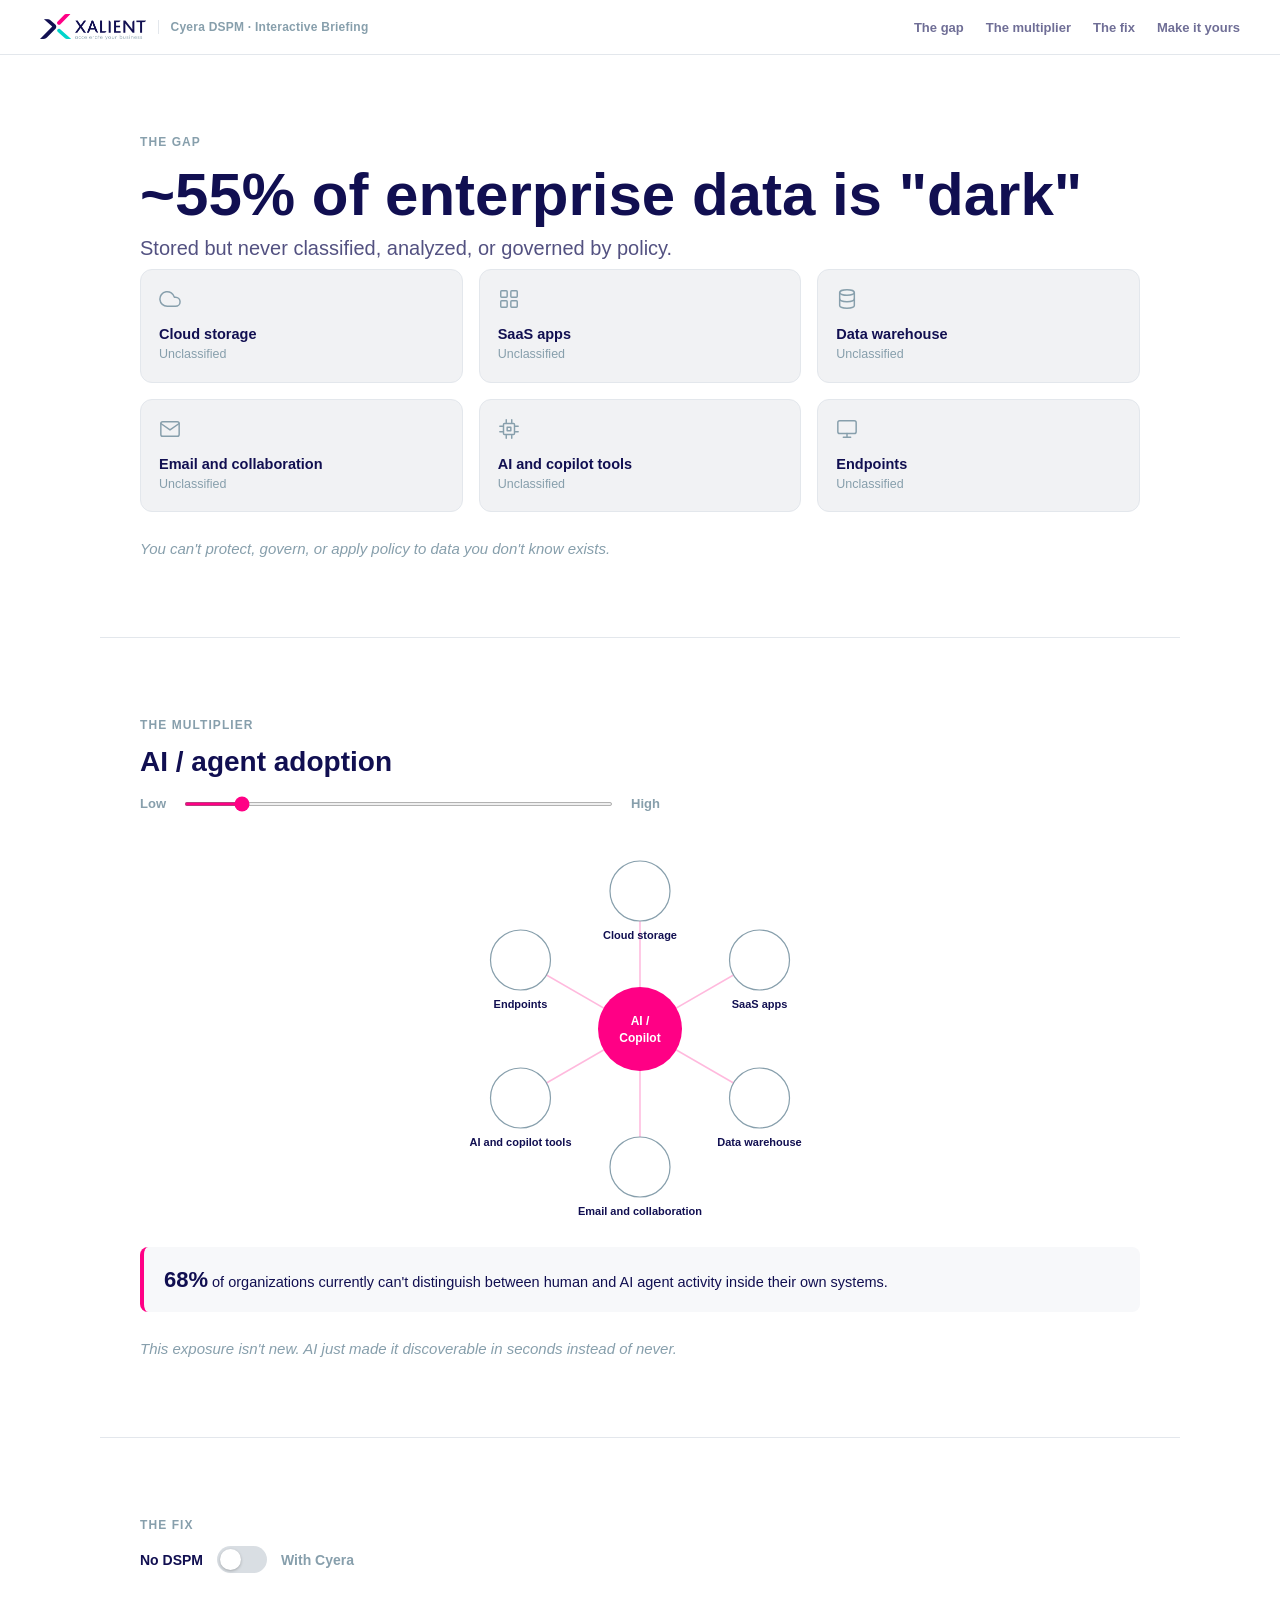
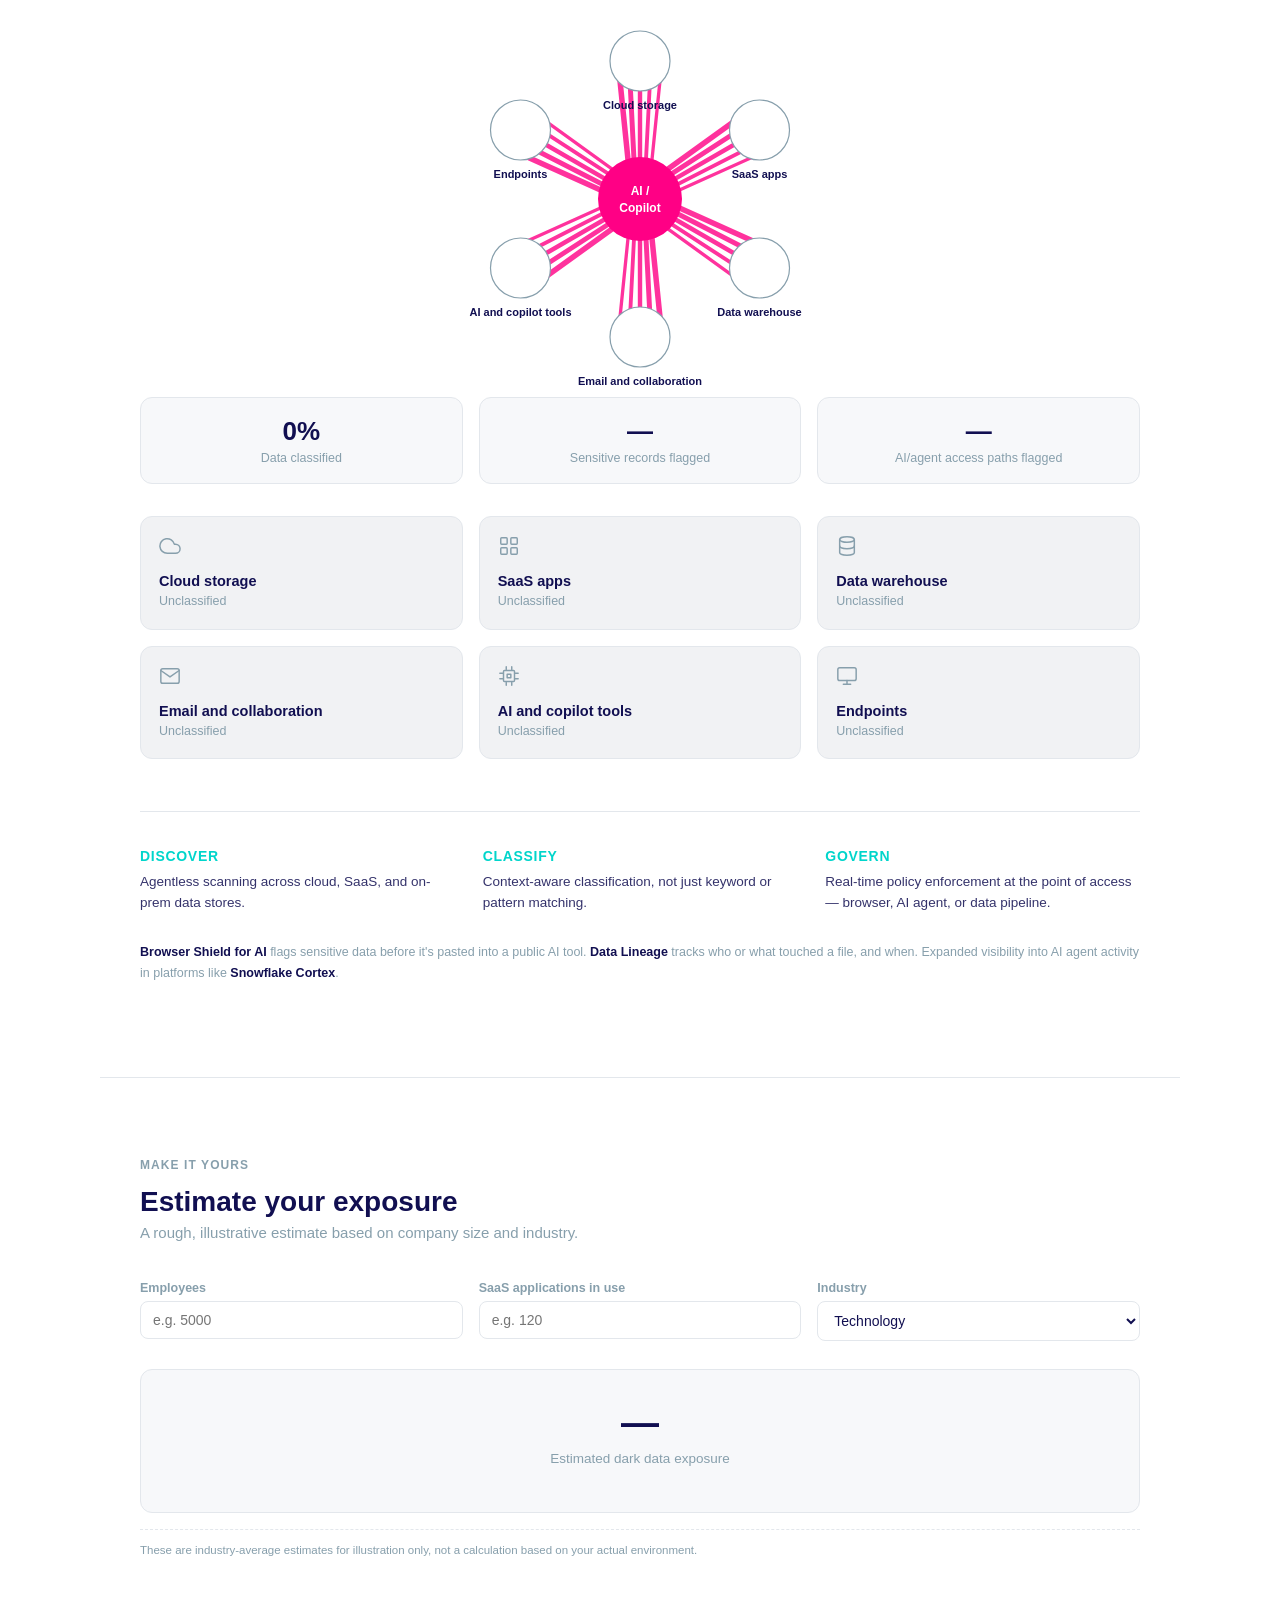
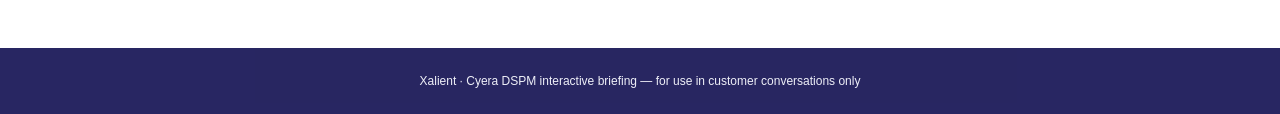
==== index.html @ 670d1c81 "Add files via upload" ====
<!DOCTYPE html>
<html lang="en">
<head>
<meta charset="UTF-8">
<meta name="viewport" content="width=device-width, initial-scale=1.0">
<title>Cyera DSPM — Interactive Briefing | Xalient</title>
<meta name="description" content="Interactive briefing on data security posture management and AI agent risk.">
<style>
  :root{
    --navy:#110F51;
    --pink:#FF0085;
    --teal:#00D5CB;
    --gray-blue:#879FAC;
    --bg:#FFFFFF;
    --bg-soft:#F7F8FA;
    --border:#E3E7EC;
    --risk-high:#D64545;
    --risk-medium:#E8A33D;
    --risk-low:#2E9E5B;
  }

  *{box-sizing:border-box;}
  html{scroll-behavior:smooth;}
  body{
    margin:0;
    font-family:-apple-system,BlinkMacSystemFont,"Segoe UI",Roboto,Helvetica,Arial,sans-serif;
    color:var(--navy);
    background:var(--bg);
    -webkit-font-smoothing:antialiased;
  }

  header.site-header{
    position:sticky;
    top:0;
    z-index:50;
    display:flex;
    align-items:center;
    justify-content:space-between;
    padding:14px 40px;
    background:rgba(255,255,255,0.92);
    backdrop-filter:blur(6px);
    border-bottom:1px solid var(--border);
  }
  header.site-header .brand{display:flex;align-items:center;gap:12px;}
  header.site-header img.logo{height:26px;display:block;}
  header.site-header .brand-sub{font-size:12px;color:var(--gray-blue);font-weight:600;letter-spacing:.02em;border-left:1px solid var(--border);padding-left:12px;}
  nav.top-nav{display:flex;gap:22px;}
  nav.top-nav a{color:var(--navy);text-decoration:none;font-size:13px;font-weight:600;opacity:.6;transition:opacity .2s;}
  nav.top-nav a:hover{opacity:1;}

  .section{
    padding:80px 40px;
    max-width:1080px;
    margin:0 auto;
    opacity:0;
    transform:translateY(18px);
    transition:opacity .7s ease, transform .7s ease;
  }
  .section.in-view{opacity:1;transform:translateY(0);}
  .section + .section{border-top:1px solid var(--border);}

  .eyebrow{
    color:var(--gray-blue);
    text-transform:uppercase;
    letter-spacing:.09em;
    font-size:12px;
    font-weight:700;
    margin:0 0 14px;
  }

  h1,h2,h3{margin:0;}

  .stat-headline{font-size:60px;font-weight:800;line-height:1.08;color:var(--navy);margin-bottom:10px;}
  .stat-headline .stat-detail{display:block;font-size:20px;font-weight:500;color:var(--navy);opacity:.72;margin-top:10px;}
  .stat-sub{color:var(--gray-blue);font-size:15px;margin:0 0 40px;}

  .card-grid{display:grid;grid-template-columns:repeat(3,1fr);gap:16px;margin-bottom:28px;}
  .repo-card{
    border:1px solid var(--border);
    border-radius:12px;
    padding:18px;
    background:#F1F2F4;
    transition:background .45s ease, border-color .45s ease;
  }
  .repo-card-top{display:flex;align-items:flex-start;justify-content:space-between;}
  .repo-icon svg{width:22px;height:22px;color:var(--gray-blue);transition:color .45s ease;}
  .repo-label{font-weight:700;font-size:14.5px;color:var(--navy);margin-top:12px;}
  .repo-status{font-size:12.5px;color:var(--gray-blue);margin-top:4px;line-height:1.4;transition:color .45s ease;}

  .risk-badge{font-size:10.5px;font-weight:700;padding:3px 9px;border-radius:20px;visibility:hidden;white-space:nowrap;}
  .repo-card.risk-high{background:rgba(214,69,69,.07);border-color:rgba(214,69,69,.32);}
  .repo-card.risk-high .repo-icon svg{color:var(--risk-high);}
  .repo-card.risk-high .repo-status{color:#B23A3A;}
  .repo-card.risk-high .risk-badge{visibility:visible;background:var(--risk-high);color:#fff;}

  .repo-card.risk-medium{background:rgba(232,163,61,.09);border-color:rgba(232,163,61,.4);}
  .repo-card.risk-medium .repo-icon svg{color:#B9821F;}
  .repo-card.risk-medium .repo-status{color:#9C6B18;}
  .repo-card.risk-medium .risk-badge{visibility:visible;background:var(--risk-medium);color:#3A2A05;}

  .repo-card.risk-low{background:rgba(46,158,91,.08);border-color:rgba(46,158,91,.35);}
  .repo-card.risk-low .repo-icon svg{color:var(--risk-low);}
  .repo-card.risk-low .repo-status{color:var(--risk-low);}
  .repo-card.risk-low .risk-badge{visibility:visible;background:var(--risk-low);color:#fff;}

  .supporting-line{color:var(--gray-blue);font-size:15px;font-style:italic;margin:0;}

  /* Section 2 */
  .slider-row{display:flex;align-items:center;gap:16px;margin:8px 0 4px;max-width:520px;}
  .slider-row span{font-size:13px;font-weight:700;color:var(--gray-blue);}
  input[type=range]{flex:1;accent-color:var(--pink);height:4px;}

  .fan-wrap{width:100%;display:flex;justify-content:center;margin:28px 0 8px;}
  .fan-wrap svg{width:100%;max-width:640px;height:auto;}
  .fan-node-label{font-size:11px;fill:var(--navy);font-weight:600;}
  .fan-node-sub{font-size:9.5px;fill:var(--gray-blue);}
  .fan-center-label{font-size:12px;fill:#fff;font-weight:700;}

  .stat-callout{
    background:var(--bg-soft);
    border-left:4px solid var(--pink);
    padding:16px 20px;
    border-radius:8px;
    margin:28px 0;
    font-size:14.5px;
    color:var(--navy);
    line-height:1.5;
  }
  .stat-callout strong{font-size:22px;display:inline-block;margin-right:4px;}

  /* Section 3 */
  .toggle-row{display:flex;align-items:center;gap:14px;margin-bottom:36px;}
  .toggle-label{font-size:14px;color:var(--gray-blue);font-weight:700;transition:color .3s;}
  .toggle-label.active{color:var(--navy);}
  .toggle-switch{width:50px;height:27px;border-radius:20px;background:#D9DEE3;border:none;position:relative;cursor:pointer;transition:background .3s;padding:0;flex:none;}
  .toggle-switch .toggle-knob{position:absolute;top:3px;left:3px;width:21px;height:21px;border-radius:50%;background:#fff;box-shadow:0 1px 3px rgba(0,0,0,.25);transition:transform .3s;}
  .toggle-switch.on{background:var(--teal);}
  .toggle-switch.on .toggle-knob{transform:translateX(23px);}

  .stats-row{display:grid;grid-template-columns:repeat(3,1fr);gap:16px;margin:8px 0 32px;}
  .stat-tile{background:var(--bg-soft);border:1px solid var(--border);border-radius:12px;padding:18px;text-align:center;}
  .stat-value{font-size:26px;font-weight:800;color:var(--navy);}
  .stat-caption{font-size:12.5px;color:var(--gray-blue);margin-top:4px;}

  .dcg-strip{display:grid;grid-template-columns:repeat(3,1fr);gap:28px;margin-top:52px;padding-top:36px;border-top:1px solid var(--border);}
  .dcg-step h3{color:var(--teal);font-size:14px;text-transform:uppercase;letter-spacing:.05em;margin-bottom:8px;}
  .dcg-step p{color:var(--navy);font-size:13.5px;line-height:1.55;opacity:.85;margin:0;}

  .proof-points{margin-top:28px;font-size:12.5px;color:var(--gray-blue);line-height:1.7;}
  .proof-points strong{color:var(--navy);}

  /* Section 4 */
  .form-row{display:grid;grid-template-columns:repeat(3,1fr);gap:16px;margin:28px 0;}
  .form-row label{display:flex;flex-direction:column;gap:6px;font-size:12.5px;color:var(--gray-blue);font-weight:700;}
  .form-row input,.form-row select{
    padding:10px 12px;border:1px solid var(--border);border-radius:8px;
    font-size:14px;color:var(--navy);background:#fff;font-family:inherit;
  }
  .form-row input:focus,.form-row select:focus{outline:2px solid var(--teal);outline-offset:1px;}

  .estimate-output{background:var(--bg-soft);border:1px solid var(--border);border-radius:12px;padding:32px;text-align:center;margin:8px 0 16px;}
  .estimate-value{font-size:38px;font-weight:800;color:var(--navy);}
  .estimate-caption{color:var(--gray-blue);font-size:13.5px;margin-top:6px;}
  .estimate-detail{color:var(--gray-blue);font-size:12.5px;margin-top:14px;}

  .disclaimer{font-size:11.5px;color:var(--gray-blue);border-top:1px dashed var(--border);padding-top:14px;margin-top:4px;}

  footer{background:var(--navy);color:#EDEEF7;text-align:center;padding:26px 40px;font-size:12px;opacity:.9;}

  @media (max-width:900px){
    .card-grid,.form-row,.stats-row{grid-template-columns:repeat(2,1fr);}
    .dcg-strip{grid-template-columns:1fr;gap:24px;}
    .stat-headline{font-size:44px;}
  }
  @media (max-width:560px){
    .card-grid,.form-row,.stats-row{grid-template-columns:1fr;}
    nav.top-nav{display:none;}
  }
</style>
</head>
<body>

<header class="site-header">
  <div class="brand">
    <img src="Xalient%20Logo.png" alt="Xalient" class="logo">
    <span class="brand-sub">Cyera DSPM · Interactive Briefing</span>
  </div>
  <nav class="top-nav">
    <a href="#gap">The gap</a>
    <a href="#multiplier">The multiplier</a>
    <a href="#fix">The fix</a>
    <a href="#tailor">Make it yours</a>
  </nav>
</header>

<!-- Section 1: The gap -->
<section id="gap" class="section">
  <p class="eyebrow">The gap</p>
  <h1 class="stat-headline">~55% of enterprise data is "dark"<span class="stat-detail">Stored but never classified, analyzed, or governed by policy.</span></h1>
  <div class="card-grid" id="grid-1"></div>
  <p class="supporting-line">You can't protect, govern, or apply policy to data you don't know exists.</p>
</section>

<!-- Section 2: The multiplier -->
<section id="multiplier" class="section">
  <p class="eyebrow">The multiplier</p>
  <h2 style="font-size:28px;margin-bottom:18px;">AI / agent adoption</h2>
  <div class="slider-row">
    <span>Low</span>
    <input type="range" id="adoption-slider" min="0" max="100" value="12">
    <span>High</span>
  </div>
  <div class="fan-wrap">
    <svg id="fan-svg-2" viewBox="0 0 640 380" aria-label="AI agent access diagram"></svg>
  </div>
  <div class="stat-callout">
    <strong>68%</strong>of organizations currently can't distinguish between human and AI agent activity inside their own systems.
  </div>
  <p class="supporting-line">This exposure isn't new. AI just made it discoverable in seconds instead of never.</p>
</section>

<!-- Section 3: The fix -->
<section id="fix" class="section">
  <p class="eyebrow">The fix</p>
  <div class="toggle-row">
    <span class="toggle-label active" id="label-no-dspm">No DSPM</span>
    <button class="toggle-switch" id="cyera-toggle" role="switch" aria-checked="false" aria-label="Toggle Cyera DSPM">
      <span class="toggle-knob"></span>
    </button>
    <span class="toggle-label" id="label-with-cyera">With Cyera</span>
  </div>

  <div class="fan-wrap">
    <svg id="fan-svg-3" viewBox="0 0 640 380" aria-label="Access exposure diagram"></svg>
  </div>

  <div class="stats-row">
    <div class="stat-tile"><div class="stat-value" id="stat-classified">0%</div><div class="stat-caption">Data classified</div></div>
    <div class="stat-tile"><div class="stat-value" id="stat-flagged">—</div><div class="stat-caption">Sensitive records flagged</div></div>
    <div class="stat-tile"><div class="stat-value" id="stat-paths">—</div><div class="stat-caption">AI/agent access paths flagged</div></div>
  </div>

  <div class="card-grid" id="grid-3"></div>

  <div class="dcg-strip">
    <div class="dcg-step">
      <h3>Discover</h3>
      <p>Agentless scanning across cloud, SaaS, and on-prem data stores.</p>
    </div>
    <div class="dcg-step">
      <h3>Classify</h3>
      <p>Context-aware classification, not just keyword or pattern matching.</p>
    </div>
    <div class="dcg-step">
      <h3>Govern</h3>
      <p>Real-time policy enforcement at the point of access — browser, AI agent, or data pipeline.</p>
    </div>
  </div>

  <p class="proof-points">
    <strong>Browser Shield for AI</strong> flags sensitive data before it's pasted into a public AI tool.
    <strong>Data Lineage</strong> tracks who or what touched a file, and when.
    Expanded visibility into AI agent activity in platforms like <strong>Snowflake Cortex</strong>.
  </p>
</section>

<!-- Section 4: Make it yours -->
<section id="tailor" class="section">
  <p class="eyebrow">Make it yours</p>
  <h2 style="font-size:28px;margin-bottom:6px;">Estimate your exposure</h2>
  <p class="stat-sub" style="margin-top:6px;">A rough, illustrative estimate based on company size and industry.</p>

  <div class="form-row">
    <label>Employees
      <input type="number" id="input-employees" min="0" placeholder="e.g. 5000">
    </label>
    <label>SaaS applications in use
      <input type="number" id="input-saas" min="0" placeholder="e.g. 120">
    </label>
    <label>Industry
      <select id="input-industry">
        <option>Financial Services</option>
        <option>Healthcare</option>
        <option>Manufacturing</option>
        <option selected>Technology</option>
        <option>Retail</option>
        <option>Other</option>
      </select>
    </label>
  </div>

  <div class="estimate-output">
    <div class="estimate-value" id="estimate-value">—</div>
    <div class="estimate-caption">Estimated dark data exposure</div>
    <div class="estimate-detail" id="estimate-detail"></div>
  </div>

  <p class="disclaimer">These are industry-average estimates for illustration only, not a calculation based on your actual environment.</p>
</section>

<footer>
  Xalient · Cyera DSPM interactive briefing — for use in customer conversations only
</footer>

<script>
(function(){
  "use strict";

  var COLORS = { navy:'#110F51', pink:'#FF0085', teal:'#00D5CB', grayBlue:'#879FAC' };

  var ICONS = {
    cloud: '<path d="M18 10h-1.26A8 8 0 109 20h9a5 5 0 000-10z"/>',
    grid: '<rect x="3" y="3" width="7" height="7" rx="1"/><rect x="14" y="3" width="7" height="7" rx="1"/><rect x="14" y="14" width="7" height="7" rx="1"/><rect x="3" y="14" width="7" height="7" rx="1"/>',
    database: '<ellipse cx="12" cy="5" rx="8" ry="3"/><path d="M4 5v14c0 1.66 3.58 3 8 3s8-1.34 8-3V5"/><path d="M4 12c0 1.66 3.58 3 8 3s8-1.34 8-3"/>',
    mail: '<rect x="2" y="4" width="20" height="16" rx="2"/><path d="M2 6l10 7 10-7"/>',
    cpu: '<rect x="6" y="6" width="12" height="12" rx="1"/><rect x="10" y="10" width="4" height="4"/><path d="M9 2v3M15 2v3M9 19v3M15 19v3M2 9h3M2 15h3M19 9h3M19 15h3"/>',
    monitor: '<rect x="2" y="3" width="20" height="14" rx="2"/><path d="M8 21h8M12 17v4"/>'
  };

  function svgIcon(name){
    return '<svg viewBox="0 0 24 24" fill="none" stroke="currentColor" stroke-width="1.6" stroke-linecap="round" stroke-linejoin="round">' + ICONS[name] + '</svg>';
  }

  var REPOS = [
    { id:'cloud-storage', label:'Cloud storage', icon:'cloud', risk:'high', status:'38% overshared, remediation flagged' },
    { id:'saas-apps', label:'SaaS apps', icon:'grid', risk:'medium', status:'12% overshared' },
    { id:'data-warehouse', label:'Data warehouse', icon:'database', risk:'medium', status:'Access review needed' },
    { id:'email-collab', label:'Email and collaboration', icon:'mail', risk:'high', status:'Stale sharing links found' },
    { id:'ai-copilot', label:'AI and copilot tools', icon:'cpu', risk:'high', status:'Prompt exposure risk flagged' },
    { id:'endpoints', label:'Endpoints', icon:'monitor', risk:'low', status:'Governed' }
  ];

  var RISK_LABEL = { high:'High risk', medium:'Medium risk', low:'Governed' };

  // ---------- Cards ----------
  function buildCard(repo){
    var card = document.createElement('div');
    card.className = 'repo-card state-unclassified';
    card.dataset.repo = repo.id;
    card.innerHTML =
      '<div class="repo-card-top">' +
        '<span class="repo-icon">' + svgIcon(repo.icon) + '</span>' +
        '<span class="risk-badge" data-badge></span>' +
      '</div>' +
      '<div class="repo-label">' + repo.label + '</div>' +
      '<div class="repo-status" data-status>Unclassified</div>';
    return card;
  }

  function renderGrid(containerId){
    var grid = document.getElementById(containerId);
    var cards = {};
    REPOS.forEach(function(repo){
      var card = buildCard(repo);
      grid.appendChild(card);
      cards[repo.id] = card;
    });
    return cards;
  }

  var grid1Cards = renderGrid('grid-1');
  var grid3Cards = renderGrid('grid-3');

  function setCardState(card, repo, isCyera){
    var statusEl = card.querySelector('[data-status]');
    var badgeEl = card.querySelector('[data-badge]');
    card.classList.remove('risk-high','risk-medium','risk-low','state-unclassified');
    if (!isCyera){
      card.classList.add('state-unclassified');
      statusEl.textContent = 'Unclassified';
      badgeEl.textContent = '';
    } else {
      card.classList.add('risk-' + repo.risk);
      statusEl.textContent = repo.status;
      badgeEl.textContent = RISK_LABEL[repo.risk];
    }
  }

  // ---------- Fan diagrams ----------
  function buildFan(svgEl, centerLabel, centerColor){
    var cx = 320, cy = 190, r = 138;
    var angles = [-90,-30,30,90,150,210].map(function(d){ return d * Math.PI / 180; });
    var positions = REPOS.map(function(repo, i){
      var a = angles[i];
      return { repo:repo, x: cx + r*Math.cos(a), y: cy + r*Math.sin(a) };
    });

    var ns = 'http://www.w3.org/2000/svg';
    var linesGroup = document.createElementNS(ns,'g');
    linesGroup.setAttribute('class','lines');
    svgEl.appendChild(linesGroup);

    var nodesGroup = document.createElementNS(ns,'g');
    positions.forEach(function(p){
      var g = document.createElementNS(ns,'g');
      var circle = document.createElementNS(ns,'circle');
      circle.setAttribute('cx', p.x);
      circle.setAttribute('cy', p.y);
      circle.setAttribute('r', 30);
      circle.setAttribute('fill', '#fff');
      circle.setAttribute('stroke', COLORS.grayBlue);
      circle.setAttribute('stroke-width', '1.2');
      g.appendChild(circle);

      var label = document.createElementNS(ns,'text');
      label.setAttribute('x', p.x);
      label.setAttribute('y', p.y + 48);
      label.setAttribute('text-anchor','middle');
      label.setAttribute('class','fan-node-label');
      label.textContent = p.repo.label;
      g.appendChild(label);

      nodesGroup.appendChild(g);
    });
    svgEl.appendChild(nodesGroup);

    var centerGroup = document.createElementNS(ns,'g');
    var centerCircle = document.createElementNS(ns,'circle');
    centerCircle.setAttribute('cx', cx);
    centerCircle.setAttribute('cy', cy);
    centerCircle.setAttribute('r', 42);
    centerCircle.setAttribute('fill', centerColor);
    centerGroup.appendChild(centerCircle);

    var centerText = document.createElementNS(ns,'text');
    centerText.setAttribute('x', cx);
    centerText.setAttribute('y', cy - 4);
    centerText.setAttribute('text-anchor','middle');
    centerText.setAttribute('class','fan-center-label');
    centerText.textContent = 'AI /';
    centerGroup.appendChild(centerText);

    var centerText2 = document.createElementNS(ns,'text');
    centerText2.setAttribute('x', cx);
    centerText2.setAttribute('y', cy + 13);
    centerText2.setAttribute('text-anchor','middle');
    centerText2.setAttribute('class','fan-center-label');
    centerText2.textContent = 'Copilot';
    centerGroup.appendChild(centerText2);

    svgEl.appendChild(centerGroup);

    return { cx:cx, cy:cy, positions:positions, linesGroup:linesGroup };
  }

  function updateFan(fan, density, color){
    var ns = 'http://www.w3.org/2000/svg';
    fan.linesGroup.innerHTML = '';
    var numLines = Math.max(1, Math.round(1 + density*4));
    var baseWidth = 1 + density*4.5;
    var opacity = 0.2 + density*0.6;

    fan.positions.forEach(function(p){
      var dx = p.x - fan.cx, dy = p.y - fan.cy;
      var len = Math.sqrt(dx*dx + dy*dy);
      var nx = -dy/len, ny = dx/len;

      for (var i=0; i<numLines; i++){
        var spreadIndex = numLines > 1 ? (i - (numLines-1)/2) : 0;
        var offsetStart = spreadIndex * 4;
        var offsetEnd = spreadIndex * 11;
        var x1 = fan.cx + nx*offsetStart, y1 = fan.cy + ny*offsetStart;
        var x2 = p.x + nx*offsetEnd, y2 = p.y + ny*offsetEnd;

        var line = document.createElementNS(ns,'line');
        line.setAttribute('x1', x1);
        line.setAttribute('y1', y1);
        line.setAttribute('x2', x2);
        line.setAttribute('y2', y2);
        line.setAttribute('stroke', color);
        line.setAttribute('stroke-width', Math.max(0.8, baseWidth * (1 - i*0.1)));
        line.setAttribute('stroke-linecap', 'round');
        line.setAttribute('opacity', opacity);
        fan.linesGroup.appendChild(line);
      }
    });
  }

  // Section 2 fan
  var fan2 = buildFan(document.getElementById('fan-svg-2'), 'AI / Copilot', COLORS.pink);
  var slider = document.getElementById('adoption-slider');
  function refreshFan2(){
    var density = slider.value / 100;
    updateFan(fan2, density, COLORS.pink);
  }
  slider.addEventListener('input', refreshFan2);
  refreshFan2();

  // Section 3 fan
  var fan3 = buildFan(document.getElementById('fan-svg-3'), 'AI / Copilot', COLORS.pink);

  // ---------- Toggle: The fix ----------
  var toggleBtn = document.getElementById('cyera-toggle');
  var labelNo = document.getElementById('label-no-dspm');
  var labelYes = document.getElementById('label-with-cyera');
  var statClassified = document.getElementById('stat-classified');
  var statFlagged = document.getElementById('stat-flagged');
  var statPaths = document.getElementById('stat-paths');
  var cyeraOn = false;

  function animateValue(el, start, end, opts){
    opts = opts || {};
    var duration = opts.duration || 900;
    var suffix = opts.suffix || '';
    var t0 = null;
    function step(ts){
      if (!t0) t0 = ts;
      var p = Math.min(1, (ts - t0) / duration);
      var eased = 1 - Math.pow(1-p, 3);
      var val = Math.round(start + (end-start)*eased);
      el.textContent = val.toLocaleString() + suffix;
      if (p < 1) requestAnimationFrame(step);
    }
    requestAnimationFrame(step);
  }

  function applyCyeraState(on){
    cyeraOn = on;
    toggleBtn.classList.toggle('on', on);
    toggleBtn.setAttribute('aria-checked', on ? 'true' : 'false');
    labelNo.classList.toggle('active', !on);
    labelYes.classList.toggle('active', on);

    REPOS.forEach(function(repo){
      setCardState(grid3Cards[repo.id], repo, on);
    });

    if (on){
      updateFan(fan3, 0.1, COLORS.teal);
      animateValue(statClassified, 0, 94, { suffix:'%' });
      animateValue(statFlagged, 0, 1240, {});
      animateValue(statPaths, 0, 38, {});
    } else {
      updateFan(fan3, 1, COLORS.pink);
      statClassified.textContent = '0%';
      statFlagged.textContent = '—';
      statPaths.textContent = '—';
    }
  }

  toggleBtn.addEventListener('click', function(){
    applyCyeraState(!cyeraOn);
  });

  applyCyeraState(false);

  // ---------- Section 4: Make it yours ----------
  var inputEmployees = document.getElementById('input-employees');
  var inputSaas = document.getElementById('input-saas');
  var inputIndustry = document.getElementById('input-industry');
  var estimateValueEl = document.getElementById('estimate-value');
  var estimateDetailEl = document.getElementById('estimate-detail');

  var INDUSTRY_FACTOR = {
    'Financial Services': 1.15,
    'Healthcare': 1.2,
    'Manufacturing': 0.9,
    'Technology': 1.0,
    'Retail': 0.95,
    'Other': 1.0
  };

  function formatGB(gb){
    if (gb >= 1000000) return (gb/1000000).toFixed(1) + ' PB';
    if (gb >= 1000) return (gb/1000).toFixed(1) + ' TB';
    return Math.round(gb).toLocaleString() + ' GB';
  }

  function computeEstimate(){
    var employees = parseFloat(inputEmployees.value) || 0;
    var saas = parseFloat(inputSaas.value) || 0;

    if (employees <= 0 && saas <= 0){
      estimateValueEl.textContent = '—';
      estimateDetailEl.textContent = '';
      return;
    }

    var factor = INDUSTRY_FACTOR[inputIndustry.value] || 1.0;
    var totalGB = (employees * 2 + saas * 40) * factor;
    var darkGB = totalGB * 0.55;

    estimateValueEl.textContent = '≈ ' + formatGB(darkGB);
    estimateDetailEl.textContent = 'Based on an estimated ' + formatGB(totalGB) + ' total data volume across ' +
      employees.toLocaleString() + ' employees and ' + saas.toLocaleString() + ' SaaS applications (' + inputIndustry.value + ').';
  }

  [inputEmployees, inputSaas].forEach(function(el){ el.addEventListener('input', computeEstimate); });
  inputIndustry.addEventListener('change', computeEstimate);

  // ---------- Reveal on scroll ----------
  var sections = document.querySelectorAll('.section');
  if ('IntersectionObserver' in window){
    var observer = new IntersectionObserver(function(entries){
      entries.forEach(function(entry){
        if (entry.isIntersecting){
          entry.target.classList.add('in-view');
          observer.unobserve(entry.target);
        }
      });
    }, { threshold: 0.15 });
    sections.forEach(function(s){ observer.observe(s); });
  } else {
    sections.forEach(function(s){ s.classList.add('in-view'); });
  }

})();
</script>

</body>
</html>
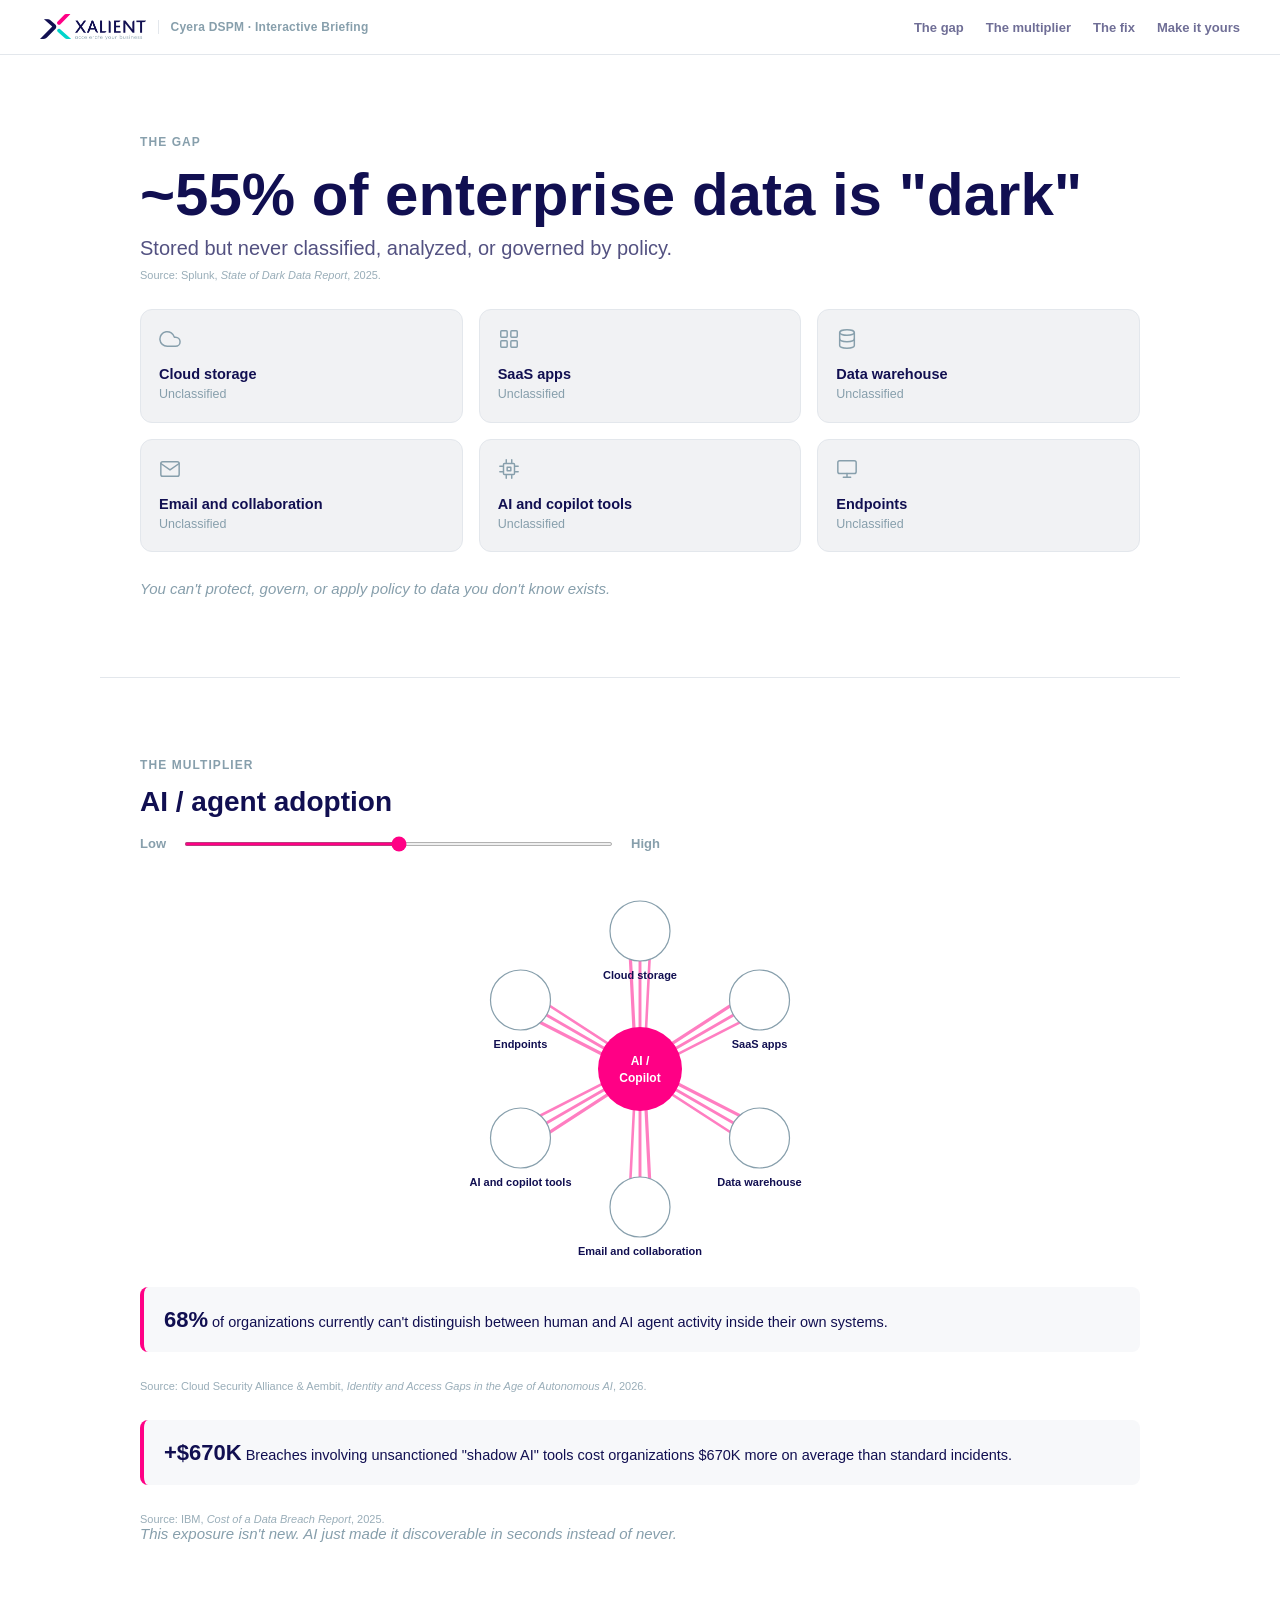
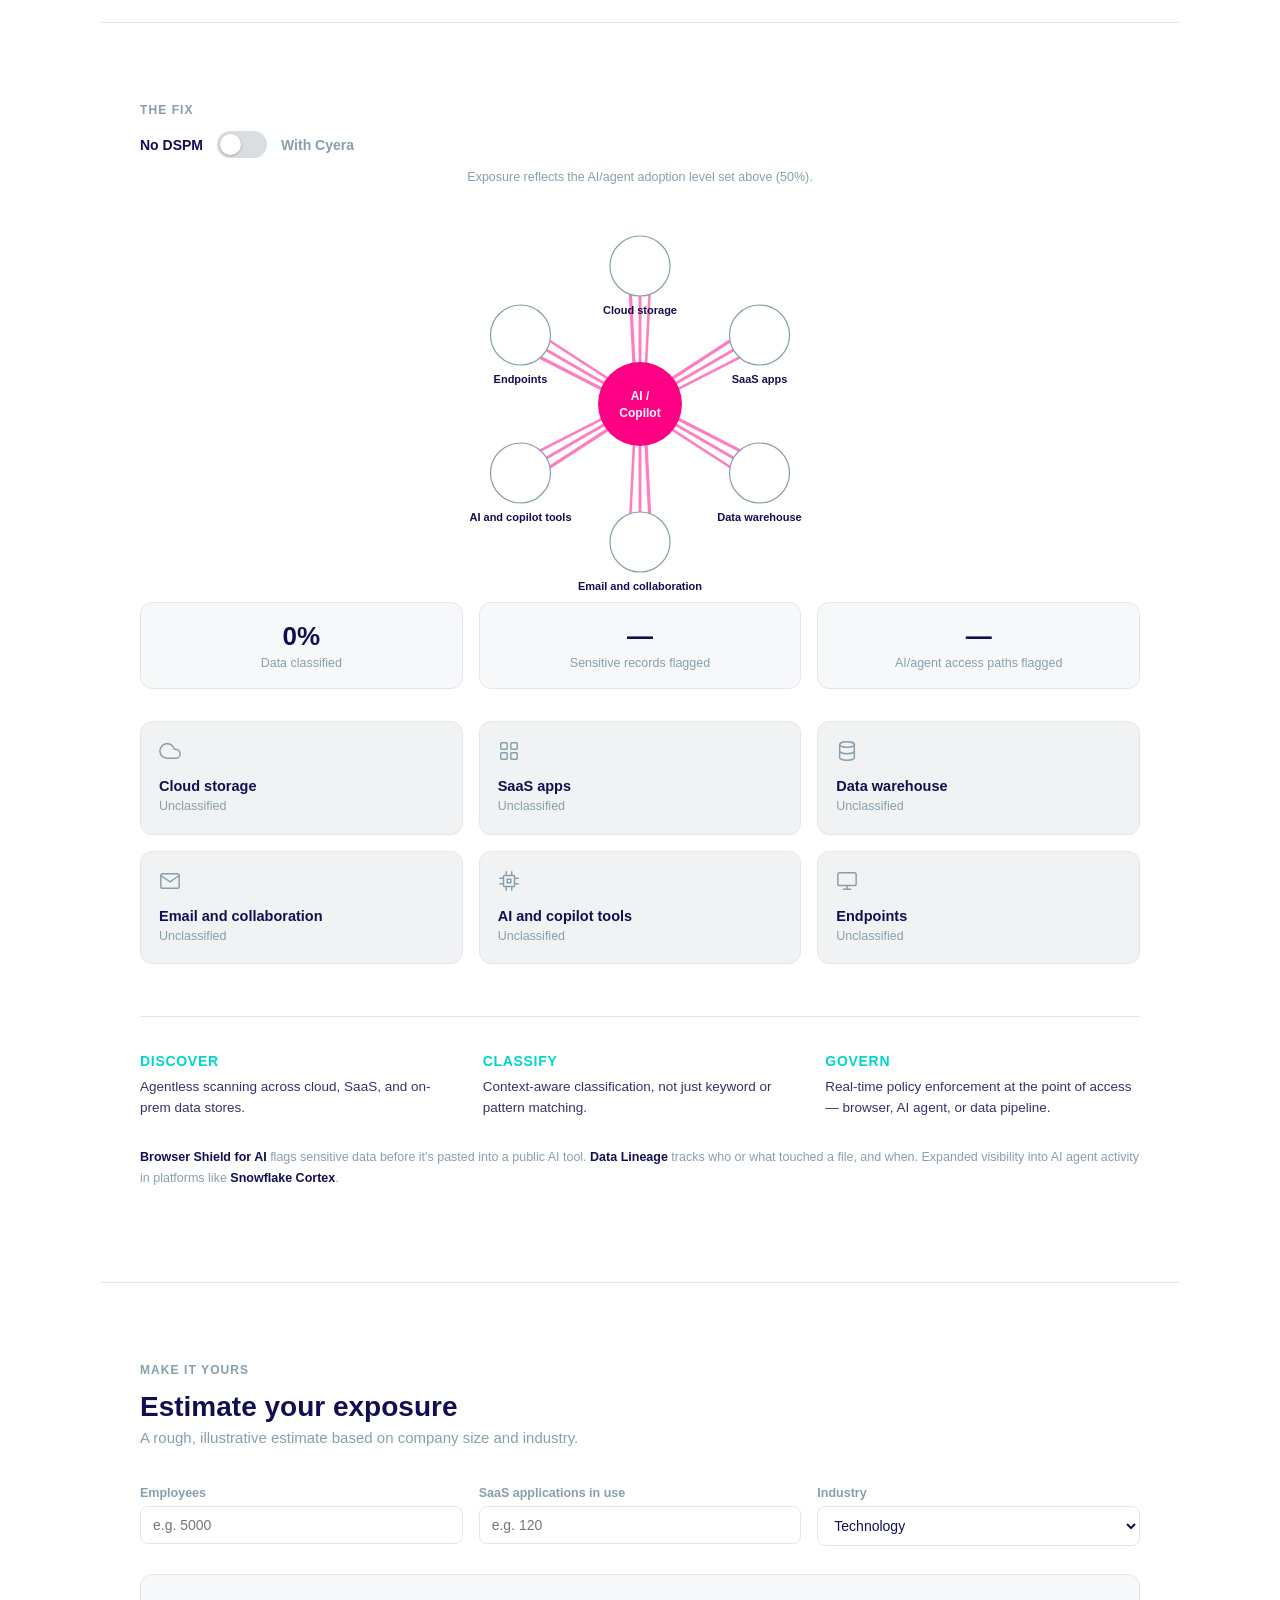
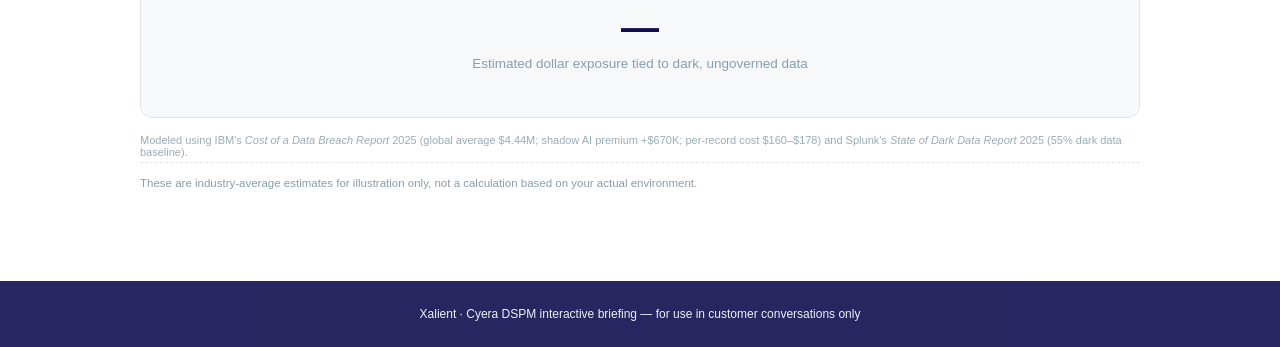
==== commit f51d9e64: "Rename index (1).html to index.html" ====
--- a/index.html
+++ b/index.html
@@ -127,9 +127,13 @@
     line-height:1.5;
   }
   .stat-callout strong{font-size:22px;display:inline-block;margin-right:4px;}
+  .stat-callout.pink-alt{border-left-color:var(--pink);}
+
+  .stat-footnote{font-size:11px;color:var(--gray-blue);margin:6px 0 0;opacity:.85;}
 
   /* Section 3 */
-  .toggle-row{display:flex;align-items:center;gap:14px;margin-bottom:36px;}
+  .fan-caption{text-align:center;font-size:12.5px;color:var(--gray-blue);margin:0 0 8px;min-height:16px;}
+  .toggle-row{display:flex;align-items:center;gap:14px;margin-bottom:12px;}
   .toggle-label{font-size:14px;color:var(--gray-blue);font-weight:700;transition:color .3s;}
   .toggle-label.active{color:var(--navy);}
   .toggle-switch{width:50px;height:27px;border-radius:20px;background:#D9DEE3;border:none;position:relative;cursor:pointer;transition:background .3s;padding:0;flex:none;}
@@ -162,6 +166,7 @@
   .estimate-value{font-size:38px;font-weight:800;color:var(--navy);}
   .estimate-caption{color:var(--gray-blue);font-size:13.5px;margin-top:6px;}
   .estimate-detail{color:var(--gray-blue);font-size:12.5px;margin-top:14px;}
+  .estimate-shadow-callout{color:var(--pink);font-size:12.5px;font-weight:700;margin-top:10px;}
 
   .disclaimer{font-size:11.5px;color:var(--gray-blue);border-top:1px dashed var(--border);padding-top:14px;margin-top:4px;}
 
@@ -197,7 +202,8 @@
 <section id="gap" class="section">
   <p class="eyebrow">The gap</p>
   <h1 class="stat-headline">~55% of enterprise data is "dark"<span class="stat-detail">Stored but never classified, analyzed, or governed by policy.</span></h1>
-  <div class="card-grid" id="grid-1"></div>
+  <p class="stat-footnote">Source: Splunk, <em>State of Dark Data Report</em>, 2025.</p>
+  <div class="card-grid" id="grid-1" style="margin-top:28px;"></div>
   <p class="supporting-line">You can't protect, govern, or apply policy to data you don't know exists.</p>
 </section>
 
@@ -207,7 +213,7 @@
   <h2 style="font-size:28px;margin-bottom:18px;">AI / agent adoption</h2>
   <div class="slider-row">
     <span>Low</span>
-    <input type="range" id="adoption-slider" min="0" max="100" value="12">
+    <input type="range" id="adoption-slider" min="0" max="100" value="50">
     <span>High</span>
   </div>
   <div class="fan-wrap">
@@ -216,6 +222,11 @@
   <div class="stat-callout">
     <strong>68%</strong>of organizations currently can't distinguish between human and AI agent activity inside their own systems.
   </div>
+  <p class="stat-footnote">Source: Cloud Security Alliance &amp; Aembit, <em>Identity and Access Gaps in the Age of Autonomous AI</em>, 2026.</p>
+  <div class="stat-callout pink-alt">
+    <strong>+$670K</strong>Breaches involving unsanctioned "shadow AI" tools cost organizations $670K more on average than standard incidents.
+  </div>
+  <p class="stat-footnote">Source: IBM, <em>Cost of a Data Breach Report</em>, 2025.</p>
   <p class="supporting-line">This exposure isn't new. AI just made it discoverable in seconds instead of never.</p>
 </section>
 
@@ -230,6 +241,7 @@
     <span class="toggle-label" id="label-with-cyera">With Cyera</span>
   </div>
 
+  <p class="fan-caption" id="fan3-caption"></p>
   <div class="fan-wrap">
     <svg id="fan-svg-3" viewBox="0 0 640 380" aria-label="Access exposure diagram"></svg>
   </div>
@@ -291,10 +303,12 @@
 
   <div class="estimate-output">
     <div class="estimate-value" id="estimate-value">—</div>
-    <div class="estimate-caption">Estimated dark data exposure</div>
+    <div class="estimate-caption">Estimated dollar exposure tied to dark, ungoverned data</div>
     <div class="estimate-detail" id="estimate-detail"></div>
-  </div>
-
+    <div class="estimate-shadow-callout" id="estimate-shadow-ai"></div>
+  </div>
+
+  <p class="stat-footnote">Modeled using IBM's <em>Cost of a Data Breach Report</em> 2025 (global average $4.44M; shadow AI premium +$670K; per-record cost $160&ndash;$178) and Splunk's <em>State of Dark Data Report</em> 2025 (55% dark data baseline).</p>
   <p class="disclaimer">These are industry-average estimates for illustration only, not a calculation based on your actual environment.</p>
 </section>
 
@@ -479,15 +493,17 @@
   // Section 2 fan
   var fan2 = buildFan(document.getElementById('fan-svg-2'), 'AI / Copilot', COLORS.pink);
   var slider = document.getElementById('adoption-slider');
+  var adoptionDensity = slider.value / 100;
+
   function refreshFan2(){
-    var density = slider.value / 100;
-    updateFan(fan2, density, COLORS.pink);
-  }
-  slider.addEventListener('input', refreshFan2);
-  refreshFan2();
+    adoptionDensity = slider.value / 100;
+    updateFan(fan2, adoptionDensity, COLORS.pink);
+    if (!cyeraOn) refreshFan3Off();
+  }
 
   // Section 3 fan
   var fan3 = buildFan(document.getElementById('fan-svg-3'), 'AI / Copilot', COLORS.pink);
+  var fan3Caption = document.getElementById('fan3-caption');
 
   // ---------- Toggle: The fix ----------
   var toggleBtn = document.getElementById('cyera-toggle');
@@ -497,6 +513,14 @@
   var statFlagged = document.getElementById('stat-flagged');
   var statPaths = document.getElementById('stat-paths');
   var cyeraOn = false;
+
+  function refreshFan3Off(){
+    updateFan(fan3, adoptionDensity, COLORS.pink);
+    fan3Caption.textContent = 'Exposure reflects the AI/agent adoption level set above (' + Math.round(adoptionDensity*100) + '%).';
+  }
+
+  slider.addEventListener('input', refreshFan2);
+  refreshFan2();
 
   function animateValue(el, start, end, opts){
     opts = opts || {};
@@ -527,11 +551,12 @@
 
     if (on){
       updateFan(fan3, 0.1, COLORS.teal);
+      fan3Caption.textContent = 'With Cyera, access stays least-privilege regardless of AI/agent adoption level.';
       animateValue(statClassified, 0, 94, { suffix:'%' });
       animateValue(statFlagged, 0, 1240, {});
       animateValue(statPaths, 0, 38, {});
     } else {
-      updateFan(fan3, 1, COLORS.pink);
+      refreshFan3Off();
       statClassified.textContent = '0%';
       statFlagged.textContent = '—';
       statPaths.textContent = '—';
@@ -550,6 +575,7 @@
   var inputIndustry = document.getElementById('input-industry');
   var estimateValueEl = document.getElementById('estimate-value');
   var estimateDetailEl = document.getElementById('estimate-detail');
+  var estimateShadowAiEl = document.getElementById('estimate-shadow-ai');
 
   var INDUSTRY_FACTOR = {
     'Financial Services': 1.15,
@@ -560,12 +586,30 @@
     'Other': 1.0
   };
 
+  // IBM Cost of a Data Breach Report, 2025
+  var IBM_BASELINE_BREACH_COST = 4440000;
+  var IBM_SHADOW_AI_DELTA = 670000;
+  var IBM_RECORD_COST_LOW = 160;
+  var IBM_RECORD_COST_MID = 168;
+  var IBM_RECORD_COST_HIGH = 178;
+
+  // Splunk, State of Dark Data Report, 2025
+  var DARK_DATA_SHARE = 0.55;
+
+  var REF_EMPLOYEES = 5000;
+  var REF_SAAS = 120;
+
   function formatGB(gb){
     if (gb >= 1000000) return (gb/1000000).toFixed(1) + ' PB';
     if (gb >= 1000) return (gb/1000).toFixed(1) + ' TB';
     return Math.round(gb).toLocaleString() + ' GB';
   }
 
+  function formatUSD(n){
+    if (n >= 1000000) return '$' + (n/1000000).toFixed(1) + 'M';
+    return '$' + Math.round(n/1000) + 'K';
+  }
+
   function computeEstimate(){
     var employees = parseFloat(inputEmployees.value) || 0;
     var saas = parseFloat(inputSaas.value) || 0;
@@ -573,16 +617,27 @@
     if (employees <= 0 && saas <= 0){
       estimateValueEl.textContent = '—';
       estimateDetailEl.textContent = '';
+      estimateShadowAiEl.textContent = '';
       return;
     }
 
     var factor = INDUSTRY_FACTOR[inputIndustry.value] || 1.0;
     var totalGB = (employees * 2 + saas * 40) * factor;
-    var darkGB = totalGB * 0.55;
-
-    estimateValueEl.textContent = '≈ ' + formatGB(darkGB);
-    estimateDetailEl.textContent = 'Based on an estimated ' + formatGB(totalGB) + ' total data volume across ' +
+    var darkGB = totalGB * DARK_DATA_SHARE;
+
+    var employeeRatio = employees > 0 ? employees / REF_EMPLOYEES : 1;
+    var saasRatio = saas > 0 ? saas / REF_SAAS : 1;
+    var sizeFactor = employeeRatio * 0.6 + saasRatio * 0.4;
+    sizeFactor = Math.max(0.35, Math.min(4, sizeFactor));
+
+    var midExposure = IBM_BASELINE_BREACH_COST * sizeFactor * factor * DARK_DATA_SHARE;
+    var lowExposure = midExposure * (IBM_RECORD_COST_LOW / IBM_RECORD_COST_MID);
+    var highExposure = midExposure * (IBM_RECORD_COST_HIGH / IBM_RECORD_COST_MID);
+
+    estimateValueEl.textContent = '≈ ' + formatUSD(lowExposure) + ' – ' + formatUSD(highExposure);
+    estimateDetailEl.textContent = 'Modeled on an estimated ' + formatGB(darkGB) + ' of dark, ungoverned data across ' +
       employees.toLocaleString() + ' employees and ' + saas.toLocaleString() + ' SaaS applications (' + inputIndustry.value + ').';
+    estimateShadowAiEl.textContent = '+' + formatUSD(IBM_SHADOW_AI_DELTA) + ' higher on average if unsanctioned ("shadow") AI tool use is involved.';
   }
 
   [inputEmployees, inputSaas].forEach(function(el){ el.addEventListener('input', computeEstimate); });
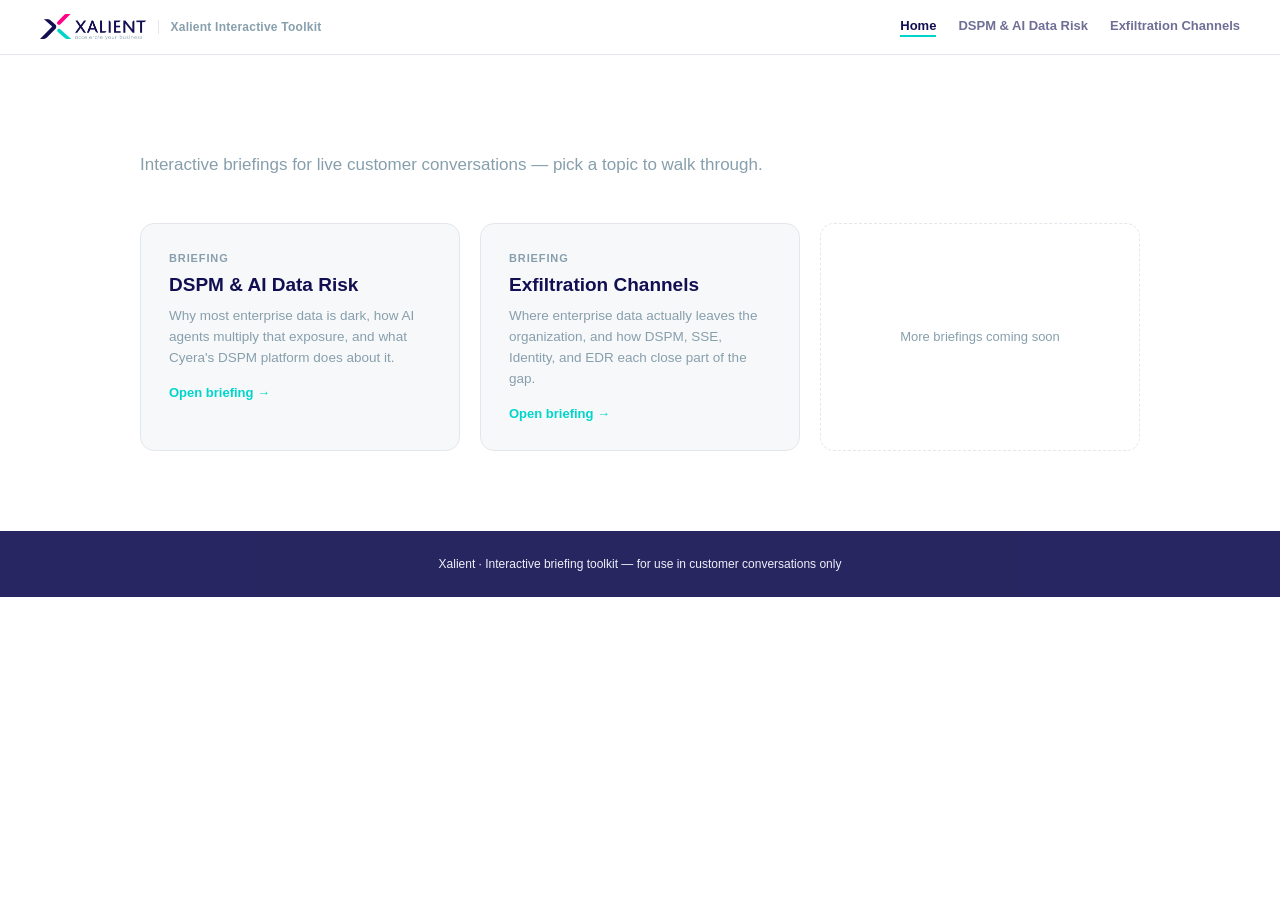
==== commit 56047b55: "Add files via upload" ====
--- a/index.html
+++ b/index.html
@@ -3,664 +3,89 @@
 <head>
 <meta charset="UTF-8">
 <meta name="viewport" content="width=device-width, initial-scale=1.0">
-<title>Cyera DSPM — Interactive Briefing | Xalient</title>
-<meta name="description" content="Interactive briefing on data security posture management and AI agent risk.">
+<title>Xalient Interactive Toolkit</title>
+<meta name="description" content="Interactive sales toolkit — data risk and security posture briefings.">
+<link rel="stylesheet" href="shared.css">
 <style>
-  :root{
-    --navy:#110F51;
-    --pink:#FF0085;
-    --teal:#00D5CB;
-    --gray-blue:#879FAC;
-    --bg:#FFFFFF;
-    --bg-soft:#F7F8FA;
-    --border:#E3E7EC;
-    --risk-high:#D64545;
-    --risk-medium:#E8A33D;
-    --risk-low:#2E9E5B;
+  .hub-section{padding:100px 40px 80px;max-width:1080px;margin:0 auto;}
+  .hub-intro{font-size:17px;color:var(--gray-blue);margin:0 0 48px;max-width:640px;}
+  .hub-grid{display:grid;grid-template-columns:repeat(3,1fr);gap:20px;}
+  .hub-card{
+    display:block;
+    border:1px solid var(--border);
+    border-radius:14px;
+    padding:28px;
+    background:var(--bg-soft);
+    text-decoration:none;
+    color:var(--navy);
+    transition:border-color .25s ease, transform .25s ease, box-shadow .25s ease;
+  }
+  .hub-card:hover{border-color:var(--teal);transform:translateY(-2px);box-shadow:0 8px 24px rgba(17,15,81,.08);}
+  .hub-card-eyebrow{font-size:11px;color:var(--gray-blue);text-transform:uppercase;letter-spacing:.08em;font-weight:700;margin-bottom:10px;}
+  .hub-card-title{font-size:19px;font-weight:800;color:var(--navy);margin-bottom:10px;}
+  .hub-card-desc{font-size:13.5px;color:var(--gray-blue);line-height:1.55;}
+  .hub-card-arrow{display:inline-block;margin-top:16px;font-size:13px;font-weight:700;color:var(--teal);}
+
+  .hub-card-empty{
+    display:flex;
+    align-items:center;
+    justify-content:center;
+    border:1px dashed var(--border);
+    border-radius:14px;
+    padding:28px;
+    color:var(--gray-blue);
+    font-size:13px;
+    text-align:center;
+    min-height:140px;
   }
 
-  *{box-sizing:border-box;}
-  html{scroll-behavior:smooth;}
-  body{
-    margin:0;
-    font-family:-apple-system,BlinkMacSystemFont,"Segoe UI",Roboto,Helvetica,Arial,sans-serif;
-    color:var(--navy);
-    background:var(--bg);
-    -webkit-font-smoothing:antialiased;
-  }
-
-  header.site-header{
-    position:sticky;
-    top:0;
-    z-index:50;
-    display:flex;
-    align-items:center;
-    justify-content:space-between;
-    padding:14px 40px;
-    background:rgba(255,255,255,0.92);
-    backdrop-filter:blur(6px);
-    border-bottom:1px solid var(--border);
-  }
-  header.site-header .brand{display:flex;align-items:center;gap:12px;}
-  header.site-header img.logo{height:26px;display:block;}
-  header.site-header .brand-sub{font-size:12px;color:var(--gray-blue);font-weight:600;letter-spacing:.02em;border-left:1px solid var(--border);padding-left:12px;}
-  nav.top-nav{display:flex;gap:22px;}
-  nav.top-nav a{color:var(--navy);text-decoration:none;font-size:13px;font-weight:600;opacity:.6;transition:opacity .2s;}
-  nav.top-nav a:hover{opacity:1;}
-
-  .section{
-    padding:80px 40px;
-    max-width:1080px;
-    margin:0 auto;
-    opacity:0;
-    transform:translateY(18px);
-    transition:opacity .7s ease, transform .7s ease;
-  }
-  .section.in-view{opacity:1;transform:translateY(0);}
-  .section + .section{border-top:1px solid var(--border);}
-
-  .eyebrow{
-    color:var(--gray-blue);
-    text-transform:uppercase;
-    letter-spacing:.09em;
-    font-size:12px;
-    font-weight:700;
-    margin:0 0 14px;
-  }
-
-  h1,h2,h3{margin:0;}
-
-  .stat-headline{font-size:60px;font-weight:800;line-height:1.08;color:var(--navy);margin-bottom:10px;}
-  .stat-headline .stat-detail{display:block;font-size:20px;font-weight:500;color:var(--navy);opacity:.72;margin-top:10px;}
-  .stat-sub{color:var(--gray-blue);font-size:15px;margin:0 0 40px;}
-
-  .card-grid{display:grid;grid-template-columns:repeat(3,1fr);gap:16px;margin-bottom:28px;}
-  .repo-card{
-    border:1px solid var(--border);
-    border-radius:12px;
-    padding:18px;
-    background:#F1F2F4;
-    transition:background .45s ease, border-color .45s ease;
-  }
-  .repo-card-top{display:flex;align-items:flex-start;justify-content:space-between;}
-  .repo-icon svg{width:22px;height:22px;color:var(--gray-blue);transition:color .45s ease;}
-  .repo-label{font-weight:700;font-size:14.5px;color:var(--navy);margin-top:12px;}
-  .repo-status{font-size:12.5px;color:var(--gray-blue);margin-top:4px;line-height:1.4;transition:color .45s ease;}
-
-  .risk-badge{font-size:10.5px;font-weight:700;padding:3px 9px;border-radius:20px;visibility:hidden;white-space:nowrap;}
-  .repo-card.risk-high{background:rgba(214,69,69,.07);border-color:rgba(214,69,69,.32);}
-  .repo-card.risk-high .repo-icon svg{color:var(--risk-high);}
-  .repo-card.risk-high .repo-status{color:#B23A3A;}
-  .repo-card.risk-high .risk-badge{visibility:visible;background:var(--risk-high);color:#fff;}
-
-  .repo-card.risk-medium{background:rgba(232,163,61,.09);border-color:rgba(232,163,61,.4);}
-  .repo-card.risk-medium .repo-icon svg{color:#B9821F;}
-  .repo-card.risk-medium .repo-status{color:#9C6B18;}
-  .repo-card.risk-medium .risk-badge{visibility:visible;background:var(--risk-medium);color:#3A2A05;}
-
-  .repo-card.risk-low{background:rgba(46,158,91,.08);border-color:rgba(46,158,91,.35);}
-  .repo-card.risk-low .repo-icon svg{color:var(--risk-low);}
-  .repo-card.risk-low .repo-status{color:var(--risk-low);}
-  .repo-card.risk-low .risk-badge{visibility:visible;background:var(--risk-low);color:#fff;}
-
-  .supporting-line{color:var(--gray-blue);font-size:15px;font-style:italic;margin:0;}
-
-  /* Section 2 */
-  .slider-row{display:flex;align-items:center;gap:16px;margin:8px 0 4px;max-width:520px;}
-  .slider-row span{font-size:13px;font-weight:700;color:var(--gray-blue);}
-  input[type=range]{flex:1;accent-color:var(--pink);height:4px;}
-
-  .fan-wrap{width:100%;display:flex;justify-content:center;margin:28px 0 8px;}
-  .fan-wrap svg{width:100%;max-width:640px;height:auto;}
-  .fan-node-label{font-size:11px;fill:var(--navy);font-weight:600;}
-  .fan-node-sub{font-size:9.5px;fill:var(--gray-blue);}
-  .fan-center-label{font-size:12px;fill:#fff;font-weight:700;}
-
-  .stat-callout{
-    background:var(--bg-soft);
-    border-left:4px solid var(--pink);
-    padding:16px 20px;
-    border-radius:8px;
-    margin:28px 0;
-    font-size:14.5px;
-    color:var(--navy);
-    line-height:1.5;
-  }
-  .stat-callout strong{font-size:22px;display:inline-block;margin-right:4px;}
-  .stat-callout.pink-alt{border-left-color:var(--pink);}
-
-  .stat-footnote{font-size:11px;color:var(--gray-blue);margin:6px 0 0;opacity:.85;}
-
-  /* Section 3 */
-  .fan-caption{text-align:center;font-size:12.5px;color:var(--gray-blue);margin:0 0 8px;min-height:16px;}
-  .toggle-row{display:flex;align-items:center;gap:14px;margin-bottom:12px;}
-  .toggle-label{font-size:14px;color:var(--gray-blue);font-weight:700;transition:color .3s;}
-  .toggle-label.active{color:var(--navy);}
-  .toggle-switch{width:50px;height:27px;border-radius:20px;background:#D9DEE3;border:none;position:relative;cursor:pointer;transition:background .3s;padding:0;flex:none;}
-  .toggle-switch .toggle-knob{position:absolute;top:3px;left:3px;width:21px;height:21px;border-radius:50%;background:#fff;box-shadow:0 1px 3px rgba(0,0,0,.25);transition:transform .3s;}
-  .toggle-switch.on{background:var(--teal);}
-  .toggle-switch.on .toggle-knob{transform:translateX(23px);}
-
-  .stats-row{display:grid;grid-template-columns:repeat(3,1fr);gap:16px;margin:8px 0 32px;}
-  .stat-tile{background:var(--bg-soft);border:1px solid var(--border);border-radius:12px;padding:18px;text-align:center;}
-  .stat-value{font-size:26px;font-weight:800;color:var(--navy);}
-  .stat-caption{font-size:12.5px;color:var(--gray-blue);margin-top:4px;}
-
-  .dcg-strip{display:grid;grid-template-columns:repeat(3,1fr);gap:28px;margin-top:52px;padding-top:36px;border-top:1px solid var(--border);}
-  .dcg-step h3{color:var(--teal);font-size:14px;text-transform:uppercase;letter-spacing:.05em;margin-bottom:8px;}
-  .dcg-step p{color:var(--navy);font-size:13.5px;line-height:1.55;opacity:.85;margin:0;}
-
-  .proof-points{margin-top:28px;font-size:12.5px;color:var(--gray-blue);line-height:1.7;}
-  .proof-points strong{color:var(--navy);}
-
-  /* Section 4 */
-  .form-row{display:grid;grid-template-columns:repeat(3,1fr);gap:16px;margin:28px 0;}
-  .form-row label{display:flex;flex-direction:column;gap:6px;font-size:12.5px;color:var(--gray-blue);font-weight:700;}
-  .form-row input,.form-row select{
-    padding:10px 12px;border:1px solid var(--border);border-radius:8px;
-    font-size:14px;color:var(--navy);background:#fff;font-family:inherit;
-  }
-  .form-row input:focus,.form-row select:focus{outline:2px solid var(--teal);outline-offset:1px;}
-
-  .estimate-output{background:var(--bg-soft);border:1px solid var(--border);border-radius:12px;padding:32px;text-align:center;margin:8px 0 16px;}
-  .estimate-value{font-size:38px;font-weight:800;color:var(--navy);}
-  .estimate-caption{color:var(--gray-blue);font-size:13.5px;margin-top:6px;}
-  .estimate-detail{color:var(--gray-blue);font-size:12.5px;margin-top:14px;}
-  .estimate-shadow-callout{color:var(--pink);font-size:12.5px;font-weight:700;margin-top:10px;}
-
-  .disclaimer{font-size:11.5px;color:var(--gray-blue);border-top:1px dashed var(--border);padding-top:14px;margin-top:4px;}
-
-  footer{background:var(--navy);color:#EDEEF7;text-align:center;padding:26px 40px;font-size:12px;opacity:.9;}
-
   @media (max-width:900px){
-    .card-grid,.form-row,.stats-row{grid-template-columns:repeat(2,1fr);}
-    .dcg-strip{grid-template-columns:1fr;gap:24px;}
-    .stat-headline{font-size:44px;}
+    .hub-grid{grid-template-columns:repeat(2,1fr);}
   }
   @media (max-width:560px){
-    .card-grid,.form-row,.stats-row{grid-template-columns:1fr;}
-    nav.top-nav{display:none;}
+    .hub-grid{grid-template-columns:1fr;}
   }
 </style>
 </head>
 <body>
 
 <header class="site-header">
-  <div class="brand">
+  <a href="index.html" class="brand">
     <img src="Xalient%20Logo.png" alt="Xalient" class="logo">
-    <span class="brand-sub">Cyera DSPM · Interactive Briefing</span>
-  </div>
+    <span class="brand-sub">Xalient Interactive Toolkit</span>
+  </a>
   <nav class="top-nav">
-    <a href="#gap">The gap</a>
-    <a href="#multiplier">The multiplier</a>
-    <a href="#fix">The fix</a>
-    <a href="#tailor">Make it yours</a>
+    <a href="index.html" class="current">Home</a>
+    <a href="dspm.html">DSPM &amp; AI Data Risk</a>
+    <a href="exfiltration.html">Exfiltration Channels</a>
   </nav>
 </header>
 
-<!-- Section 1: The gap -->
-<section id="gap" class="section">
-  <p class="eyebrow">The gap</p>
-  <h1 class="stat-headline">~55% of enterprise data is "dark"<span class="stat-detail">Stored but never classified, analyzed, or governed by policy.</span></h1>
-  <p class="stat-footnote">Source: Splunk, <em>State of Dark Data Report</em>, 2025.</p>
-  <div class="card-grid" id="grid-1" style="margin-top:28px;"></div>
-  <p class="supporting-line">You can't protect, govern, or apply policy to data you don't know exists.</p>
-</section>
+<section class="hub-section">
+  <p class="hub-intro">Interactive briefings for live customer conversations — pick a topic to walk through.</p>
 
-<!-- Section 2: The multiplier -->
-<section id="multiplier" class="section">
-  <p class="eyebrow">The multiplier</p>
-  <h2 style="font-size:28px;margin-bottom:18px;">AI / agent adoption</h2>
-  <div class="slider-row">
-    <span>Low</span>
-    <input type="range" id="adoption-slider" min="0" max="100" value="50">
-    <span>High</span>
+  <div class="hub-grid">
+    <a href="dspm.html" class="hub-card">
+      <div class="hub-card-eyebrow">Briefing</div>
+      <div class="hub-card-title">DSPM &amp; AI Data Risk</div>
+      <div class="hub-card-desc">Why most enterprise data is dark, how AI agents multiply that exposure, and what Cyera's DSPM platform does about it.</div>
+      <span class="hub-card-arrow">Open briefing &rarr;</span>
+    </a>
+
+    <a href="exfiltration.html" class="hub-card">
+      <div class="hub-card-eyebrow">Briefing</div>
+      <div class="hub-card-title">Exfiltration Channels</div>
+      <div class="hub-card-desc">Where enterprise data actually leaves the organization, and how DSPM, SSE, Identity, and EDR each close part of the gap.</div>
+      <span class="hub-card-arrow">Open briefing &rarr;</span>
+    </a>
+
+    <div class="hub-card-empty">More briefings coming soon</div>
   </div>
-  <div class="fan-wrap">
-    <svg id="fan-svg-2" viewBox="0 0 640 380" aria-label="AI agent access diagram"></svg>
-  </div>
-  <div class="stat-callout">
-    <strong>68%</strong>of organizations currently can't distinguish between human and AI agent activity inside their own systems.
-  </div>
-  <p class="stat-footnote">Source: Cloud Security Alliance &amp; Aembit, <em>Identity and Access Gaps in the Age of Autonomous AI</em>, 2026.</p>
-  <div class="stat-callout pink-alt">
-    <strong>+$670K</strong>Breaches involving unsanctioned "shadow AI" tools cost organizations $670K more on average than standard incidents.
-  </div>
-  <p class="stat-footnote">Source: IBM, <em>Cost of a Data Breach Report</em>, 2025.</p>
-  <p class="supporting-line">This exposure isn't new. AI just made it discoverable in seconds instead of never.</p>
-</section>
-
-<!-- Section 3: The fix -->
-<section id="fix" class="section">
-  <p class="eyebrow">The fix</p>
-  <div class="toggle-row">
-    <span class="toggle-label active" id="label-no-dspm">No DSPM</span>
-    <button class="toggle-switch" id="cyera-toggle" role="switch" aria-checked="false" aria-label="Toggle Cyera DSPM">
-      <span class="toggle-knob"></span>
-    </button>
-    <span class="toggle-label" id="label-with-cyera">With Cyera</span>
-  </div>
-
-  <p class="fan-caption" id="fan3-caption"></p>
-  <div class="fan-wrap">
-    <svg id="fan-svg-3" viewBox="0 0 640 380" aria-label="Access exposure diagram"></svg>
-  </div>
-
-  <div class="stats-row">
-    <div class="stat-tile"><div class="stat-value" id="stat-classified">0%</div><div class="stat-caption">Data classified</div></div>
-    <div class="stat-tile"><div class="stat-value" id="stat-flagged">—</div><div class="stat-caption">Sensitive records flagged</div></div>
-    <div class="stat-tile"><div class="stat-value" id="stat-paths">—</div><div class="stat-caption">AI/agent access paths flagged</div></div>
-  </div>
-
-  <div class="card-grid" id="grid-3"></div>
-
-  <div class="dcg-strip">
-    <div class="dcg-step">
-      <h3>Discover</h3>
-      <p>Agentless scanning across cloud, SaaS, and on-prem data stores.</p>
-    </div>
-    <div class="dcg-step">
-      <h3>Classify</h3>
-      <p>Context-aware classification, not just keyword or pattern matching.</p>
-    </div>
-    <div class="dcg-step">
-      <h3>Govern</h3>
-      <p>Real-time policy enforcement at the point of access — browser, AI agent, or data pipeline.</p>
-    </div>
-  </div>
-
-  <p class="proof-points">
-    <strong>Browser Shield for AI</strong> flags sensitive data before it's pasted into a public AI tool.
-    <strong>Data Lineage</strong> tracks who or what touched a file, and when.
-    Expanded visibility into AI agent activity in platforms like <strong>Snowflake Cortex</strong>.
-  </p>
-</section>
-
-<!-- Section 4: Make it yours -->
-<section id="tailor" class="section">
-  <p class="eyebrow">Make it yours</p>
-  <h2 style="font-size:28px;margin-bottom:6px;">Estimate your exposure</h2>
-  <p class="stat-sub" style="margin-top:6px;">A rough, illustrative estimate based on company size and industry.</p>
-
-  <div class="form-row">
-    <label>Employees
-      <input type="number" id="input-employees" min="0" placeholder="e.g. 5000">
-    </label>
-    <label>SaaS applications in use
-      <input type="number" id="input-saas" min="0" placeholder="e.g. 120">
-    </label>
-    <label>Industry
-      <select id="input-industry">
-        <option>Financial Services</option>
-        <option>Healthcare</option>
-        <option>Manufacturing</option>
-        <option selected>Technology</option>
-        <option>Retail</option>
-        <option>Other</option>
-      </select>
-    </label>
-  </div>
-
-  <div class="estimate-output">
-    <div class="estimate-value" id="estimate-value">—</div>
-    <div class="estimate-caption">Estimated dollar exposure tied to dark, ungoverned data</div>
-    <div class="estimate-detail" id="estimate-detail"></div>
-    <div class="estimate-shadow-callout" id="estimate-shadow-ai"></div>
-  </div>
-
-  <p class="stat-footnote">Modeled using IBM's <em>Cost of a Data Breach Report</em> 2025 (global average $4.44M; shadow AI premium +$670K; per-record cost $160&ndash;$178) and Splunk's <em>State of Dark Data Report</em> 2025 (55% dark data baseline).</p>
-  <p class="disclaimer">These are industry-average estimates for illustration only, not a calculation based on your actual environment.</p>
 </section>
 
 <footer>
-  Xalient · Cyera DSPM interactive briefing — for use in customer conversations only
+  Xalient · Interactive briefing toolkit — for use in customer conversations only
 </footer>
-
-<script>
-(function(){
-  "use strict";
-
-  var COLORS = { navy:'#110F51', pink:'#FF0085', teal:'#00D5CB', grayBlue:'#879FAC' };
-
-  var ICONS = {
-    cloud: '<path d="M18 10h-1.26A8 8 0 109 20h9a5 5 0 000-10z"/>',
-    grid: '<rect x="3" y="3" width="7" height="7" rx="1"/><rect x="14" y="3" width="7" height="7" rx="1"/><rect x="14" y="14" width="7" height="7" rx="1"/><rect x="3" y="14" width="7" height="7" rx="1"/>',
-    database: '<ellipse cx="12" cy="5" rx="8" ry="3"/><path d="M4 5v14c0 1.66 3.58 3 8 3s8-1.34 8-3V5"/><path d="M4 12c0 1.66 3.58 3 8 3s8-1.34 8-3"/>',
-    mail: '<rect x="2" y="4" width="20" height="16" rx="2"/><path d="M2 6l10 7 10-7"/>',
-    cpu: '<rect x="6" y="6" width="12" height="12" rx="1"/><rect x="10" y="10" width="4" height="4"/><path d="M9 2v3M15 2v3M9 19v3M15 19v3M2 9h3M2 15h3M19 9h3M19 15h3"/>',
-    monitor: '<rect x="2" y="3" width="20" height="14" rx="2"/><path d="M8 21h8M12 17v4"/>'
-  };
-
-  function svgIcon(name){
-    return '<svg viewBox="0 0 24 24" fill="none" stroke="currentColor" stroke-width="1.6" stroke-linecap="round" stroke-linejoin="round">' + ICONS[name] + '</svg>';
-  }
-
-  var REPOS = [
-    { id:'cloud-storage', label:'Cloud storage', icon:'cloud', risk:'high', status:'38% overshared, remediation flagged' },
-    { id:'saas-apps', label:'SaaS apps', icon:'grid', risk:'medium', status:'12% overshared' },
-    { id:'data-warehouse', label:'Data warehouse', icon:'database', risk:'medium', status:'Access review needed' },
-    { id:'email-collab', label:'Email and collaboration', icon:'mail', risk:'high', status:'Stale sharing links found' },
-    { id:'ai-copilot', label:'AI and copilot tools', icon:'cpu', risk:'high', status:'Prompt exposure risk flagged' },
-    { id:'endpoints', label:'Endpoints', icon:'monitor', risk:'low', status:'Governed' }
-  ];
-
-  var RISK_LABEL = { high:'High risk', medium:'Medium risk', low:'Governed' };
-
-  // ---------- Cards ----------
-  function buildCard(repo){
-    var card = document.createElement('div');
-    card.className = 'repo-card state-unclassified';
-    card.dataset.repo = repo.id;
-    card.innerHTML =
-      '<div class="repo-card-top">' +
-        '<span class="repo-icon">' + svgIcon(repo.icon) + '</span>' +
-        '<span class="risk-badge" data-badge></span>' +
-      '</div>' +
-      '<div class="repo-label">' + repo.label + '</div>' +
-      '<div class="repo-status" data-status>Unclassified</div>';
-    return card;
-  }
-
-  function renderGrid(containerId){
-    var grid = document.getElementById(containerId);
-    var cards = {};
-    REPOS.forEach(function(repo){
-      var card = buildCard(repo);
-      grid.appendChild(card);
-      cards[repo.id] = card;
-    });
-    return cards;
-  }
-
-  var grid1Cards = renderGrid('grid-1');
-  var grid3Cards = renderGrid('grid-3');
-
-  function setCardState(card, repo, isCyera){
-    var statusEl = card.querySelector('[data-status]');
-    var badgeEl = card.querySelector('[data-badge]');
-    card.classList.remove('risk-high','risk-medium','risk-low','state-unclassified');
-    if (!isCyera){
-      card.classList.add('state-unclassified');
-      statusEl.textContent = 'Unclassified';
-      badgeEl.textContent = '';
-    } else {
-      card.classList.add('risk-' + repo.risk);
-      statusEl.textContent = repo.status;
-      badgeEl.textContent = RISK_LABEL[repo.risk];
-    }
-  }
-
-  // ---------- Fan diagrams ----------
-  function buildFan(svgEl, centerLabel, centerColor){
-    var cx = 320, cy = 190, r = 138;
-    var angles = [-90,-30,30,90,150,210].map(function(d){ return d * Math.PI / 180; });
-    var positions = REPOS.map(function(repo, i){
-      var a = angles[i];
-      return { repo:repo, x: cx + r*Math.cos(a), y: cy + r*Math.sin(a) };
-    });
-
-    var ns = 'http://www.w3.org/2000/svg';
-    var linesGroup = document.createElementNS(ns,'g');
-    linesGroup.setAttribute('class','lines');
-    svgEl.appendChild(linesGroup);
-
-    var nodesGroup = document.createElementNS(ns,'g');
-    positions.forEach(function(p){
-      var g = document.createElementNS(ns,'g');
-      var circle = document.createElementNS(ns,'circle');
-      circle.setAttribute('cx', p.x);
-      circle.setAttribute('cy', p.y);
-      circle.setAttribute('r', 30);
-      circle.setAttribute('fill', '#fff');
-      circle.setAttribute('stroke', COLORS.grayBlue);
-      circle.setAttribute('stroke-width', '1.2');
-      g.appendChild(circle);
-
-      var label = document.createElementNS(ns,'text');
-      label.setAttribute('x', p.x);
-      label.setAttribute('y', p.y + 48);
-      label.setAttribute('text-anchor','middle');
-      label.setAttribute('class','fan-node-label');
-      label.textContent = p.repo.label;
-      g.appendChild(label);
-
-      nodesGroup.appendChild(g);
-    });
-    svgEl.appendChild(nodesGroup);
-
-    var centerGroup = document.createElementNS(ns,'g');
-    var centerCircle = document.createElementNS(ns,'circle');
-    centerCircle.setAttribute('cx', cx);
-    centerCircle.setAttribute('cy', cy);
-    centerCircle.setAttribute('r', 42);
-    centerCircle.setAttribute('fill', centerColor);
-    centerGroup.appendChild(centerCircle);
-
-    var centerText = document.createElementNS(ns,'text');
-    centerText.setAttribute('x', cx);
-    centerText.setAttribute('y', cy - 4);
-    centerText.setAttribute('text-anchor','middle');
-    centerText.setAttribute('class','fan-center-label');
-    centerText.textContent = 'AI /';
-    centerGroup.appendChild(centerText);
-
-    var centerText2 = document.createElementNS(ns,'text');
-    centerText2.setAttribute('x', cx);
-    centerText2.setAttribute('y', cy + 13);
-    centerText2.setAttribute('text-anchor','middle');
-    centerText2.setAttribute('class','fan-center-label');
-    centerText2.textContent = 'Copilot';
-    centerGroup.appendChild(centerText2);
-
-    svgEl.appendChild(centerGroup);
-
-    return { cx:cx, cy:cy, positions:positions, linesGroup:linesGroup };
-  }
-
-  function updateFan(fan, density, color){
-    var ns = 'http://www.w3.org/2000/svg';
-    fan.linesGroup.innerHTML = '';
-    var numLines = Math.max(1, Math.round(1 + density*4));
-    var baseWidth = 1 + density*4.5;
-    var opacity = 0.2 + density*0.6;
-
-    fan.positions.forEach(function(p){
-      var dx = p.x - fan.cx, dy = p.y - fan.cy;
-      var len = Math.sqrt(dx*dx + dy*dy);
-      var nx = -dy/len, ny = dx/len;
-
-      for (var i=0; i<numLines; i++){
-        var spreadIndex = numLines > 1 ? (i - (numLines-1)/2) : 0;
-        var offsetStart = spreadIndex * 4;
-        var offsetEnd = spreadIndex * 11;
-        var x1 = fan.cx + nx*offsetStart, y1 = fan.cy + ny*offsetStart;
-        var x2 = p.x + nx*offsetEnd, y2 = p.y + ny*offsetEnd;
-
-        var line = document.createElementNS(ns,'line');
-        line.setAttribute('x1', x1);
-        line.setAttribute('y1', y1);
-        line.setAttribute('x2', x2);
-        line.setAttribute('y2', y2);
-        line.setAttribute('stroke', color);
-        line.setAttribute('stroke-width', Math.max(0.8, baseWidth * (1 - i*0.1)));
-        line.setAttribute('stroke-linecap', 'round');
-        line.setAttribute('opacity', opacity);
-        fan.linesGroup.appendChild(line);
-      }
-    });
-  }
-
-  // Section 2 fan
-  var fan2 = buildFan(document.getElementById('fan-svg-2'), 'AI / Copilot', COLORS.pink);
-  var slider = document.getElementById('adoption-slider');
-  var adoptionDensity = slider.value / 100;
-
-  function refreshFan2(){
-    adoptionDensity = slider.value / 100;
-    updateFan(fan2, adoptionDensity, COLORS.pink);
-    if (!cyeraOn) refreshFan3Off();
-  }
-
-  // Section 3 fan
-  var fan3 = buildFan(document.getElementById('fan-svg-3'), 'AI / Copilot', COLORS.pink);
-  var fan3Caption = document.getElementById('fan3-caption');
-
-  // ---------- Toggle: The fix ----------
-  var toggleBtn = document.getElementById('cyera-toggle');
-  var labelNo = document.getElementById('label-no-dspm');
-  var labelYes = document.getElementById('label-with-cyera');
-  var statClassified = document.getElementById('stat-classified');
-  var statFlagged = document.getElementById('stat-flagged');
-  var statPaths = document.getElementById('stat-paths');
-  var cyeraOn = false;
-
-  function refreshFan3Off(){
-    updateFan(fan3, adoptionDensity, COLORS.pink);
-    fan3Caption.textContent = 'Exposure reflects the AI/agent adoption level set above (' + Math.round(adoptionDensity*100) + '%).';
-  }
-
-  slider.addEventListener('input', refreshFan2);
-  refreshFan2();
-
-  function animateValue(el, start, end, opts){
-    opts = opts || {};
-    var duration = opts.duration || 900;
-    var suffix = opts.suffix || '';
-    var t0 = null;
-    function step(ts){
-      if (!t0) t0 = ts;
-      var p = Math.min(1, (ts - t0) / duration);
-      var eased = 1 - Math.pow(1-p, 3);
-      var val = Math.round(start + (end-start)*eased);
-      el.textContent = val.toLocaleString() + suffix;
-      if (p < 1) requestAnimationFrame(step);
-    }
-    requestAnimationFrame(step);
-  }
-
-  function applyCyeraState(on){
-    cyeraOn = on;
-    toggleBtn.classList.toggle('on', on);
-    toggleBtn.setAttribute('aria-checked', on ? 'true' : 'false');
-    labelNo.classList.toggle('active', !on);
-    labelYes.classList.toggle('active', on);
-
-    REPOS.forEach(function(repo){
-      setCardState(grid3Cards[repo.id], repo, on);
-    });
-
-    if (on){
-      updateFan(fan3, 0.1, COLORS.teal);
-      fan3Caption.textContent = 'With Cyera, access stays least-privilege regardless of AI/agent adoption level.';
-      animateValue(statClassified, 0, 94, { suffix:'%' });
-      animateValue(statFlagged, 0, 1240, {});
-      animateValue(statPaths, 0, 38, {});
-    } else {
-      refreshFan3Off();
-      statClassified.textContent = '0%';
-      statFlagged.textContent = '—';
-      statPaths.textContent = '—';
-    }
-  }
-
-  toggleBtn.addEventListener('click', function(){
-    applyCyeraState(!cyeraOn);
-  });
-
-  applyCyeraState(false);
-
-  // ---------- Section 4: Make it yours ----------
-  var inputEmployees = document.getElementById('input-employees');
-  var inputSaas = document.getElementById('input-saas');
-  var inputIndustry = document.getElementById('input-industry');
-  var estimateValueEl = document.getElementById('estimate-value');
-  var estimateDetailEl = document.getElementById('estimate-detail');
-  var estimateShadowAiEl = document.getElementById('estimate-shadow-ai');
-
-  var INDUSTRY_FACTOR = {
-    'Financial Services': 1.15,
-    'Healthcare': 1.2,
-    'Manufacturing': 0.9,
-    'Technology': 1.0,
-    'Retail': 0.95,
-    'Other': 1.0
-  };
-
-  // IBM Cost of a Data Breach Report, 2025
-  var IBM_BASELINE_BREACH_COST = 4440000;
-  var IBM_SHADOW_AI_DELTA = 670000;
-  var IBM_RECORD_COST_LOW = 160;
-  var IBM_RECORD_COST_MID = 168;
-  var IBM_RECORD_COST_HIGH = 178;
-
-  // Splunk, State of Dark Data Report, 2025
-  var DARK_DATA_SHARE = 0.55;
-
-  var REF_EMPLOYEES = 5000;
-  var REF_SAAS = 120;
-
-  function formatGB(gb){
-    if (gb >= 1000000) return (gb/1000000).toFixed(1) + ' PB';
-    if (gb >= 1000) return (gb/1000).toFixed(1) + ' TB';
-    return Math.round(gb).toLocaleString() + ' GB';
-  }
-
-  function formatUSD(n){
-    if (n >= 1000000) return '$' + (n/1000000).toFixed(1) + 'M';
-    return '$' + Math.round(n/1000) + 'K';
-  }
-
-  function computeEstimate(){
-    var employees = parseFloat(inputEmployees.value) || 0;
-    var saas = parseFloat(inputSaas.value) || 0;
-
-    if (employees <= 0 && saas <= 0){
-      estimateValueEl.textContent = '—';
-      estimateDetailEl.textContent = '';
-      estimateShadowAiEl.textContent = '';
-      return;
-    }
-
-    var factor = INDUSTRY_FACTOR[inputIndustry.value] || 1.0;
-    var totalGB = (employees * 2 + saas * 40) * factor;
-    var darkGB = totalGB * DARK_DATA_SHARE;
-
-    var employeeRatio = employees > 0 ? employees / REF_EMPLOYEES : 1;
-    var saasRatio = saas > 0 ? saas / REF_SAAS : 1;
-    var sizeFactor = employeeRatio * 0.6 + saasRatio * 0.4;
-    sizeFactor = Math.max(0.35, Math.min(4, sizeFactor));
-
-    var midExposure = IBM_BASELINE_BREACH_COST * sizeFactor * factor * DARK_DATA_SHARE;
-    var lowExposure = midExposure * (IBM_RECORD_COST_LOW / IBM_RECORD_COST_MID);
-    var highExposure = midExposure * (IBM_RECORD_COST_HIGH / IBM_RECORD_COST_MID);
-
-    estimateValueEl.textContent = '≈ ' + formatUSD(lowExposure) + ' – ' + formatUSD(highExposure);
-    estimateDetailEl.textContent = 'Modeled on an estimated ' + formatGB(darkGB) + ' of dark, ungoverned data across ' +
-      employees.toLocaleString() + ' employees and ' + saas.toLocaleString() + ' SaaS applications (' + inputIndustry.value + ').';
-    estimateShadowAiEl.textContent = '+' + formatUSD(IBM_SHADOW_AI_DELTA) + ' higher on average if unsanctioned ("shadow") AI tool use is involved.';
-  }
-
-  [inputEmployees, inputSaas].forEach(function(el){ el.addEventListener('input', computeEstimate); });
-  inputIndustry.addEventListener('change', computeEstimate);
-
-  // ---------- Reveal on scroll ----------
-  var sections = document.querySelectorAll('.section');
-  if ('IntersectionObserver' in window){
-    var observer = new IntersectionObserver(function(entries){
-      entries.forEach(function(entry){
-        if (entry.isIntersecting){
-          entry.target.classList.add('in-view');
-          observer.unobserve(entry.target);
-        }
-      });
-    }, { threshold: 0.15 });
-    sections.forEach(function(s){ observer.observe(s); });
-  } else {
-    sections.forEach(function(s){ s.classList.add('in-view'); });
-  }
-
-})();
-</script>
 
 </body>
 </html>
--- a/shared.css
+++ b/shared.css
@@ -0,0 +1,74 @@
+:root{
+  --navy:#110F51;
+  --pink:#FF0085;
+  --teal:#00D5CB;
+  --gray-blue:#879FAC;
+  --bg:#FFFFFF;
+  --bg-soft:#F7F8FA;
+  --border:#E3E7EC;
+  --risk-high:#D64545;
+  --risk-medium:#E8A33D;
+  --risk-low:#2E9E5B;
+}
+
+*{box-sizing:border-box;}
+html{scroll-behavior:smooth;}
+body{
+  margin:0;
+  font-family:-apple-system,BlinkMacSystemFont,"Segoe UI",Roboto,Helvetica,Arial,sans-serif;
+  color:var(--navy);
+  background:var(--bg);
+  -webkit-font-smoothing:antialiased;
+}
+
+h1,h2,h3{margin:0;}
+
+header.site-header{
+  position:sticky;
+  top:0;
+  z-index:50;
+  display:flex;
+  align-items:center;
+  justify-content:space-between;
+  padding:14px 40px;
+  background:rgba(255,255,255,0.92);
+  backdrop-filter:blur(6px);
+  border-bottom:1px solid var(--border);
+}
+header.site-header .brand{display:flex;align-items:center;gap:12px;text-decoration:none;}
+header.site-header img.logo{height:26px;display:block;}
+header.site-header .brand-sub{font-size:12px;color:var(--gray-blue);font-weight:600;letter-spacing:.02em;border-left:1px solid var(--border);padding-left:12px;}
+nav.top-nav{display:flex;gap:22px;}
+nav.top-nav a{color:var(--navy);text-decoration:none;font-size:13px;font-weight:600;opacity:.6;transition:opacity .2s;}
+nav.top-nav a:hover{opacity:1;}
+nav.top-nav a.current{opacity:1;border-bottom:2px solid var(--teal);padding-bottom:2px;}
+
+.section{
+  padding:80px 40px;
+  max-width:1080px;
+  margin:0 auto;
+  opacity:0;
+  transform:translateY(18px);
+  transition:opacity .7s ease, transform .7s ease;
+}
+.section.in-view{opacity:1;transform:translateY(0);}
+.section + .section{border-top:1px solid var(--border);}
+
+.eyebrow{
+  color:var(--gray-blue);
+  text-transform:uppercase;
+  letter-spacing:.09em;
+  font-size:12px;
+  font-weight:700;
+  margin:0 0 14px;
+}
+
+.supporting-line{color:var(--gray-blue);font-size:15px;font-style:italic;margin:0;}
+.stat-footnote{font-size:11px;color:var(--gray-blue);margin:6px 0 0;opacity:.85;}
+.disclaimer{font-size:11.5px;color:var(--gray-blue);border-top:1px dashed var(--border);padding-top:14px;margin-top:4px;}
+
+footer{background:var(--navy);color:#EDEEF7;text-align:center;padding:26px 40px;font-size:12px;opacity:.9;}
+
+@media (max-width:560px){
+  nav.top-nav{display:none;}
+}
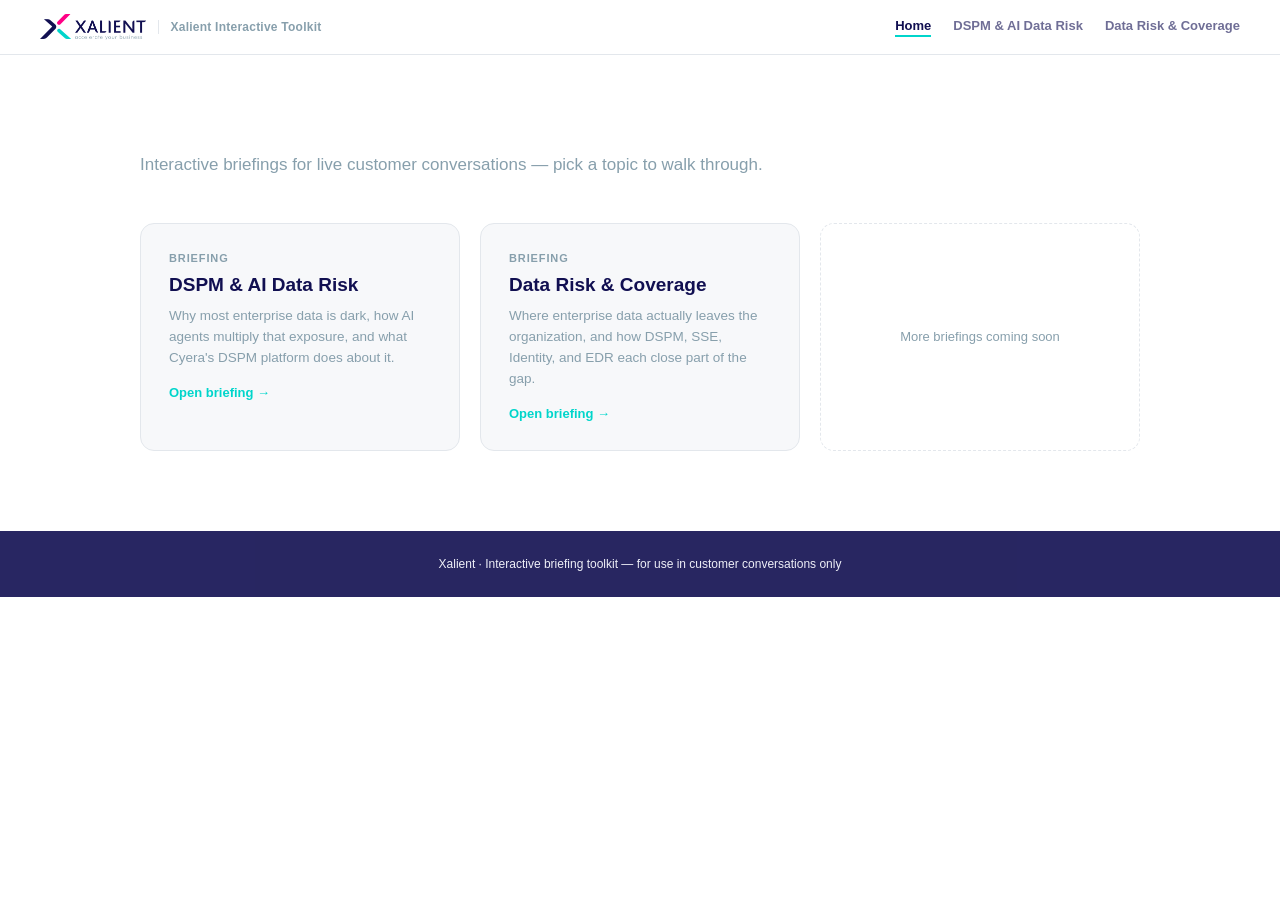
==== commit e494eeb8: "Add files via upload" ====
--- a/index.html
+++ b/index.html
@@ -57,7 +57,7 @@
   <nav class="top-nav">
     <a href="index.html" class="current">Home</a>
     <a href="dspm.html">DSPM &amp; AI Data Risk</a>
-    <a href="exfiltration.html">Exfiltration Channels</a>
+    <a href="exfiltration.html">Data Risk &amp; Coverage</a>
   </nav>
 </header>
 
@@ -74,7 +74,7 @@
 
     <a href="exfiltration.html" class="hub-card">
       <div class="hub-card-eyebrow">Briefing</div>
-      <div class="hub-card-title">Exfiltration Channels</div>
+      <div class="hub-card-title">Data Risk &amp; Coverage</div>
       <div class="hub-card-desc">Where enterprise data actually leaves the organization, and how DSPM, SSE, Identity, and EDR each close part of the gap.</div>
       <span class="hub-card-arrow">Open briefing &rarr;</span>
     </a>
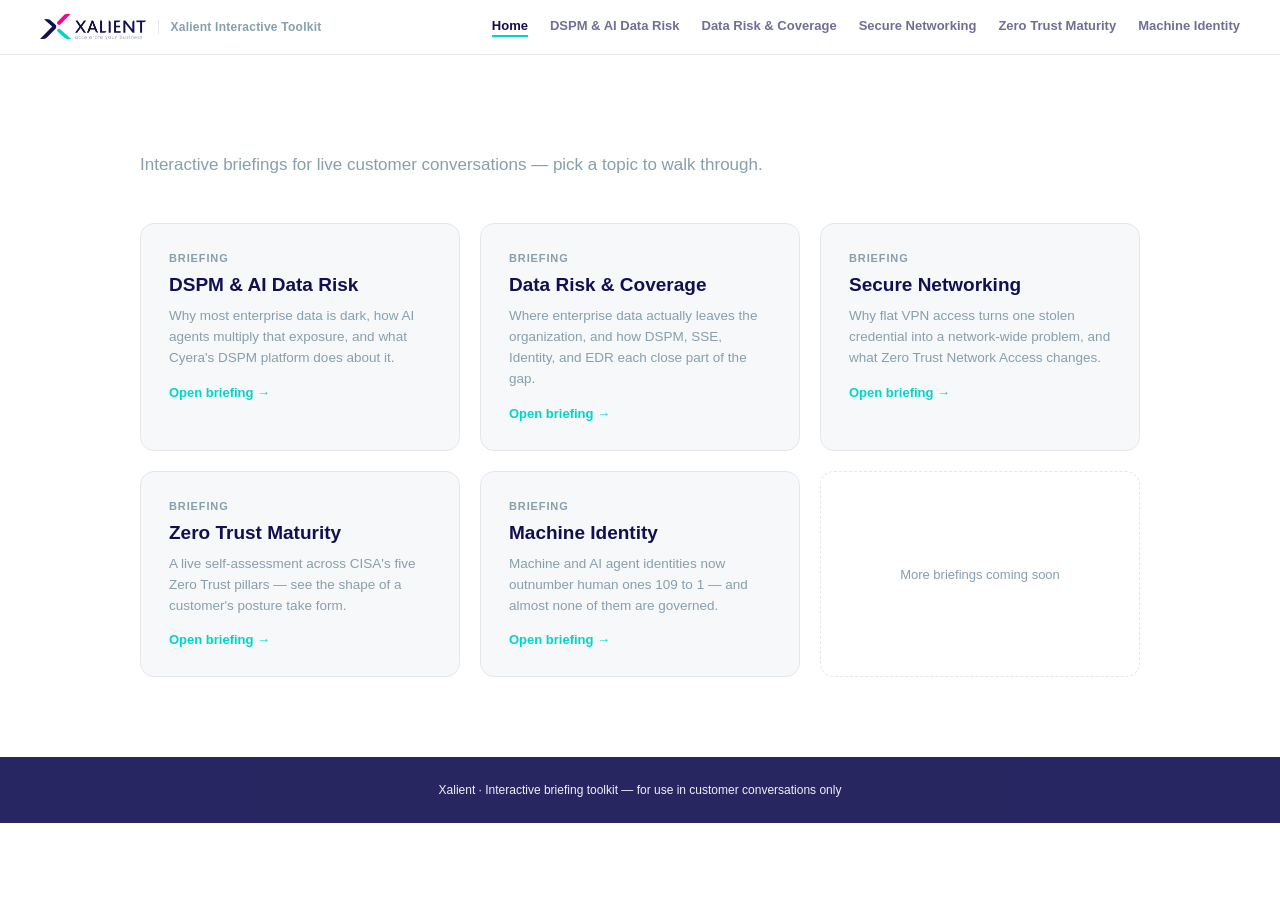
==== commit 8f064a4c: "Add files via upload" ====
--- a/index.html
+++ b/index.html
@@ -58,6 +58,9 @@
     <a href="index.html" class="current">Home</a>
     <a href="dspm.html">DSPM &amp; AI Data Risk</a>
     <a href="exfiltration.html">Data Risk &amp; Coverage</a>
+    <a href="zero-trust-network.html">Secure Networking</a>
+    <a href="zero-trust-maturity.html">Zero Trust Maturity</a>
+    <a href="non-human-identity.html">Machine Identity</a>
   </nav>
 </header>
 
@@ -79,6 +82,27 @@
       <span class="hub-card-arrow">Open briefing &rarr;</span>
     </a>
 
+    <a href="zero-trust-network.html" class="hub-card">
+      <div class="hub-card-eyebrow">Briefing</div>
+      <div class="hub-card-title">Secure Networking</div>
+      <div class="hub-card-desc">Why flat VPN access turns one stolen credential into a network-wide problem, and what Zero Trust Network Access changes.</div>
+      <span class="hub-card-arrow">Open briefing &rarr;</span>
+    </a>
+
+    <a href="zero-trust-maturity.html" class="hub-card">
+      <div class="hub-card-eyebrow">Briefing</div>
+      <div class="hub-card-title">Zero Trust Maturity</div>
+      <div class="hub-card-desc">A live self-assessment across CISA's five Zero Trust pillars — see the shape of a customer's posture take form.</div>
+      <span class="hub-card-arrow">Open briefing &rarr;</span>
+    </a>
+
+    <a href="non-human-identity.html" class="hub-card">
+      <div class="hub-card-eyebrow">Briefing</div>
+      <div class="hub-card-title">Machine Identity</div>
+      <div class="hub-card-desc">Machine and AI agent identities now outnumber human ones 109 to 1 — and almost none of them are governed.</div>
+      <span class="hub-card-arrow">Open briefing &rarr;</span>
+    </a>
+
     <div class="hub-card-empty">More briefings coming soon</div>
   </div>
 </section>
